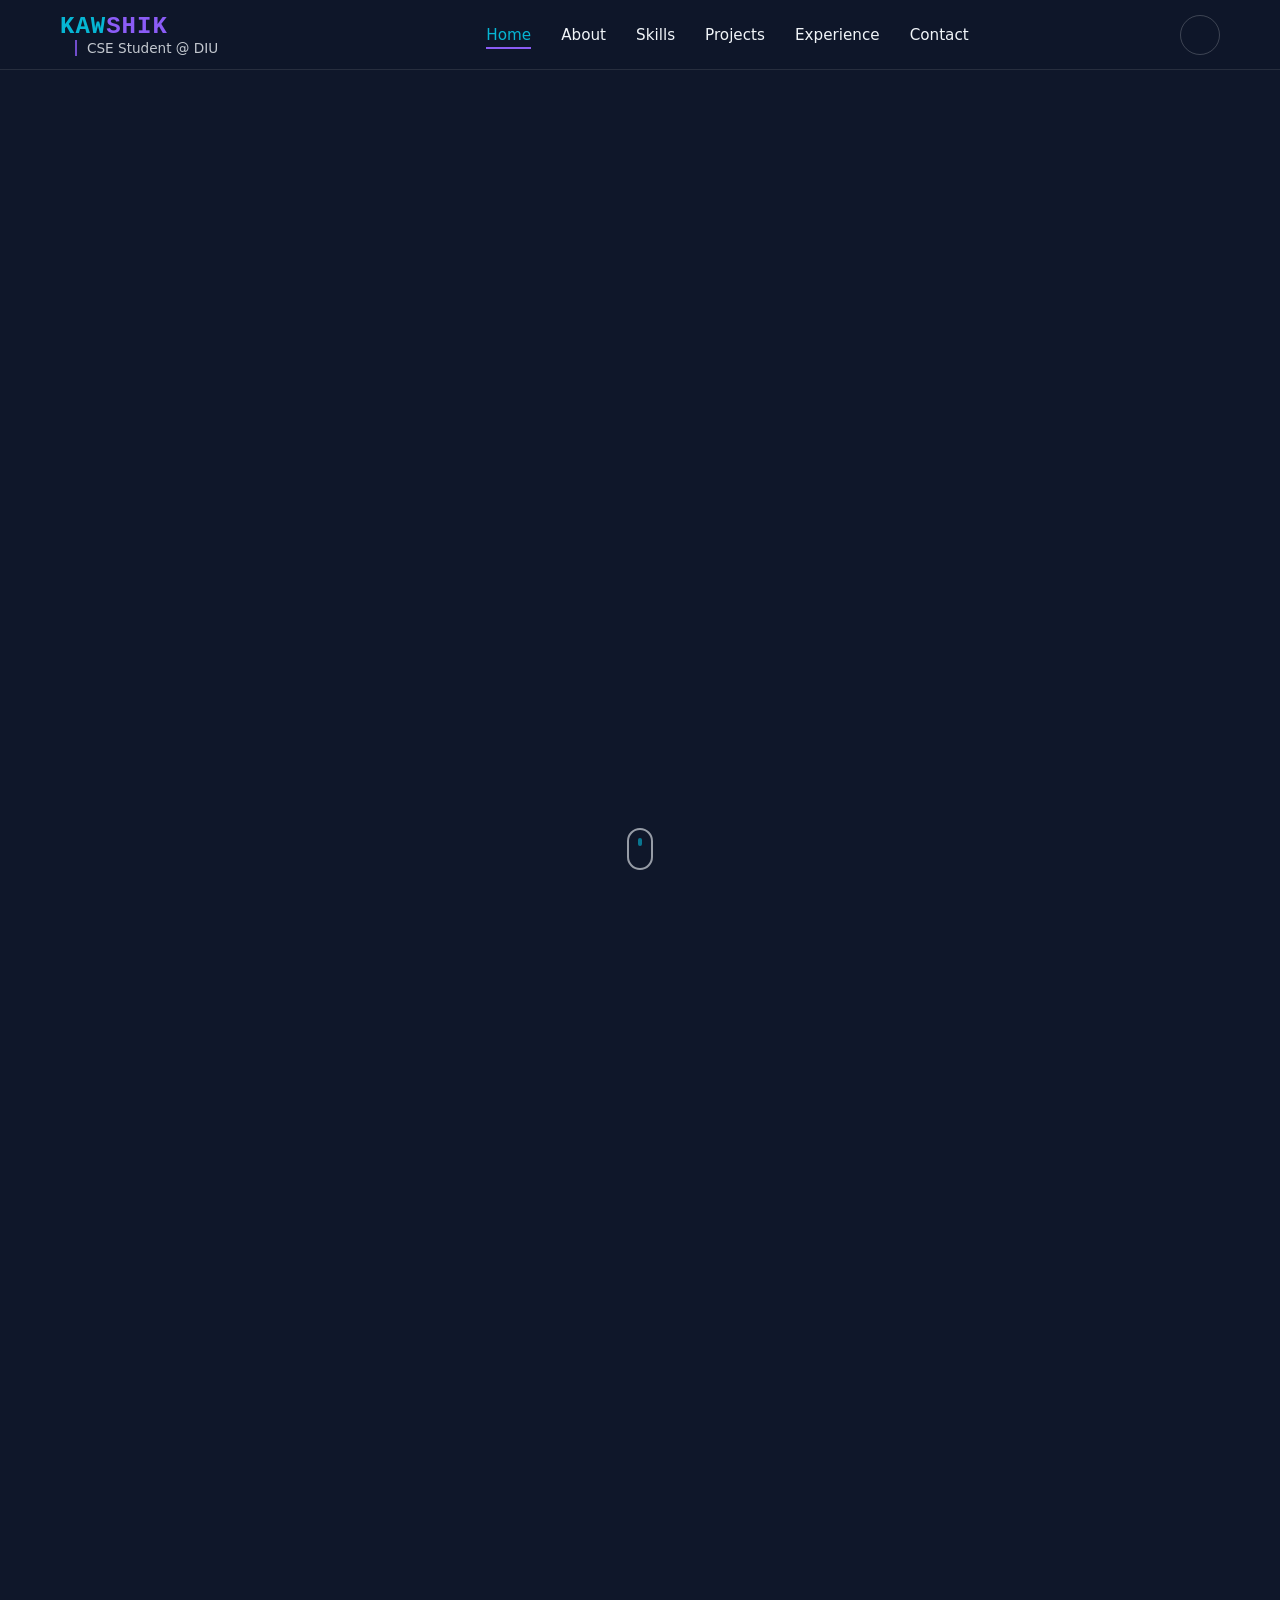
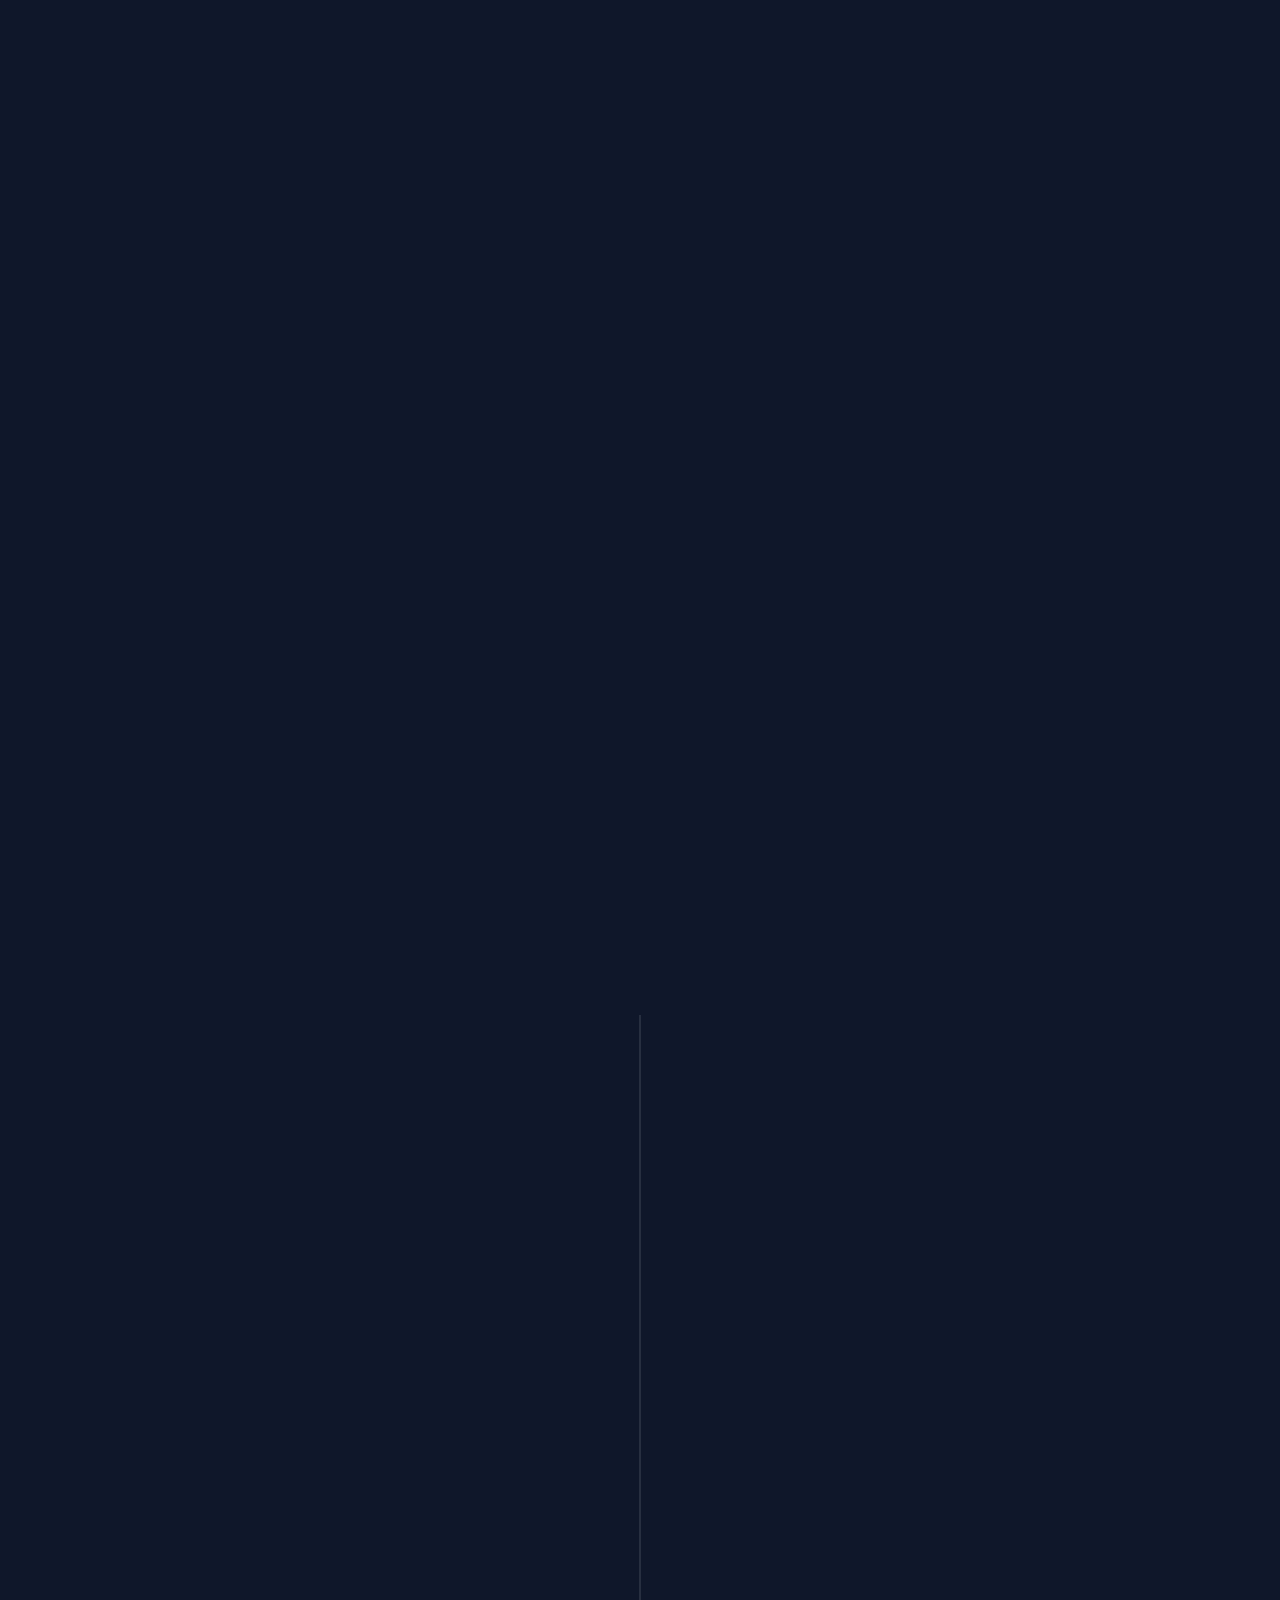
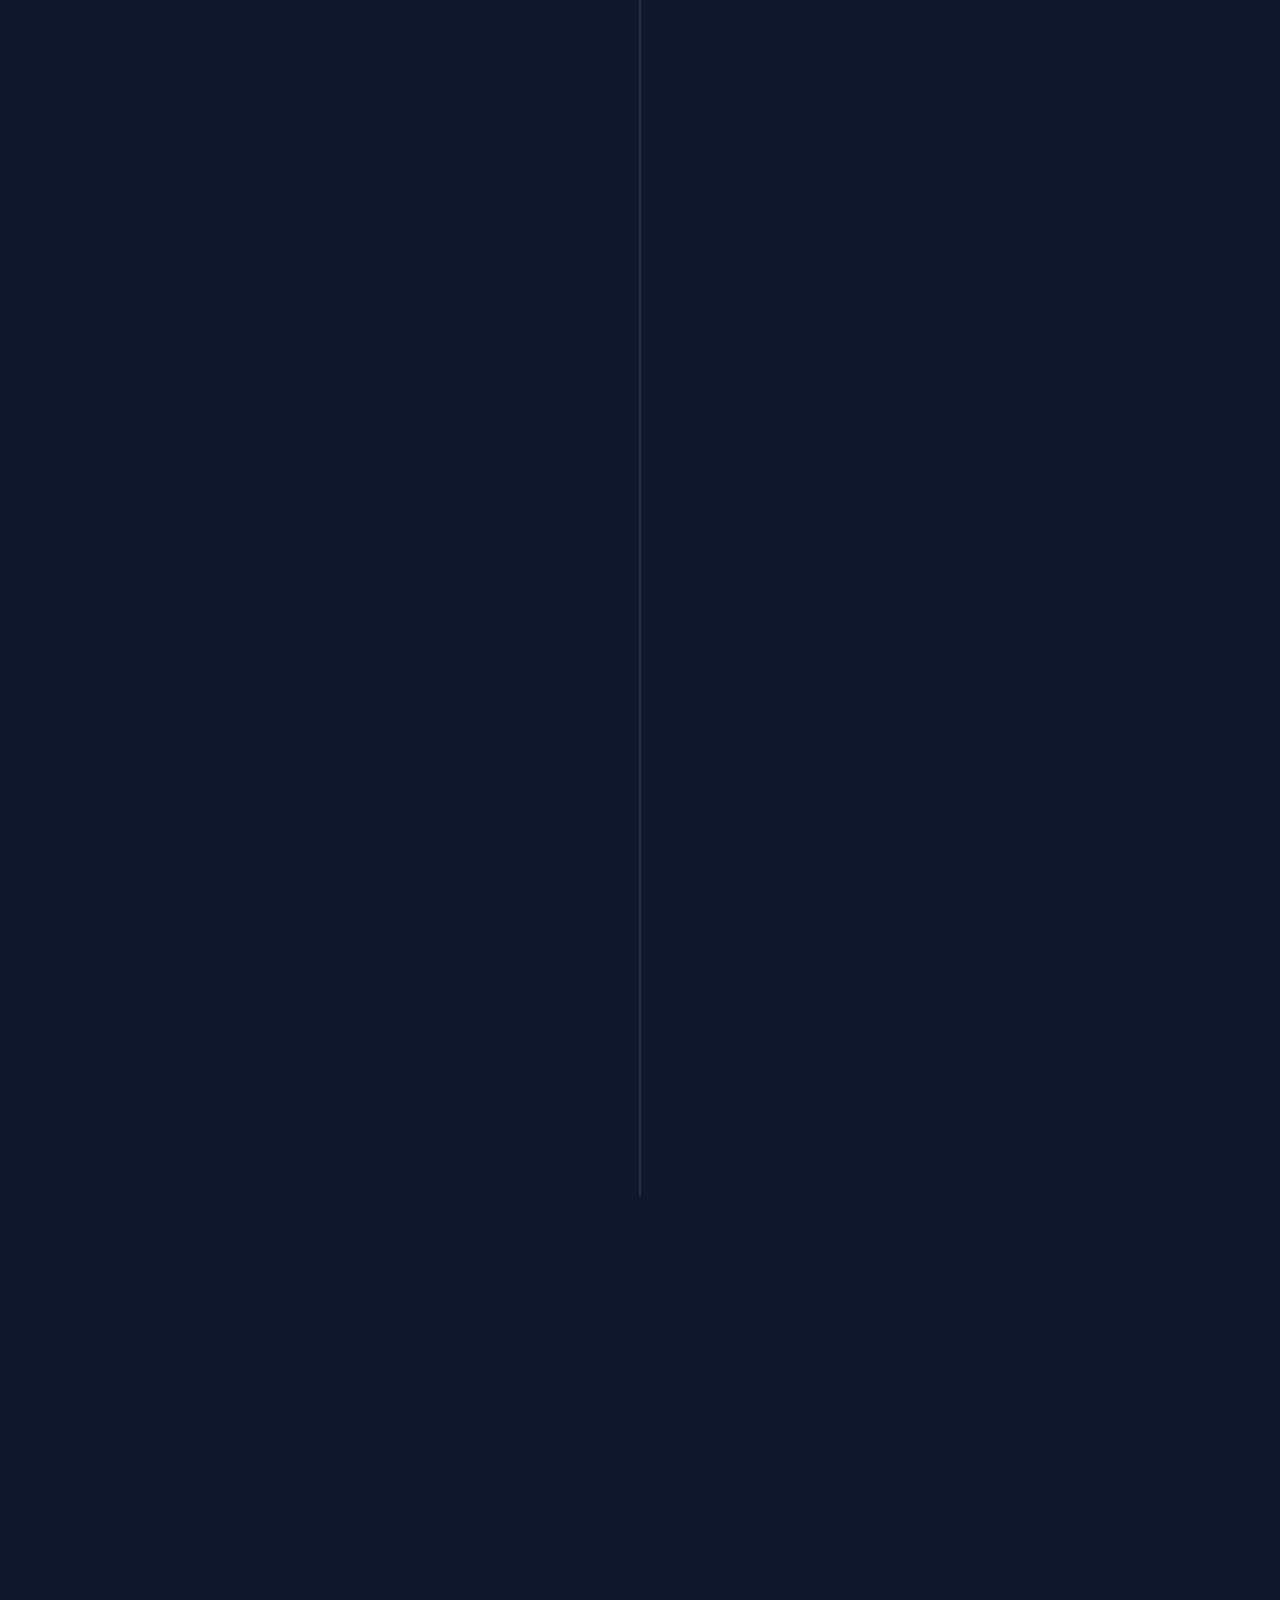
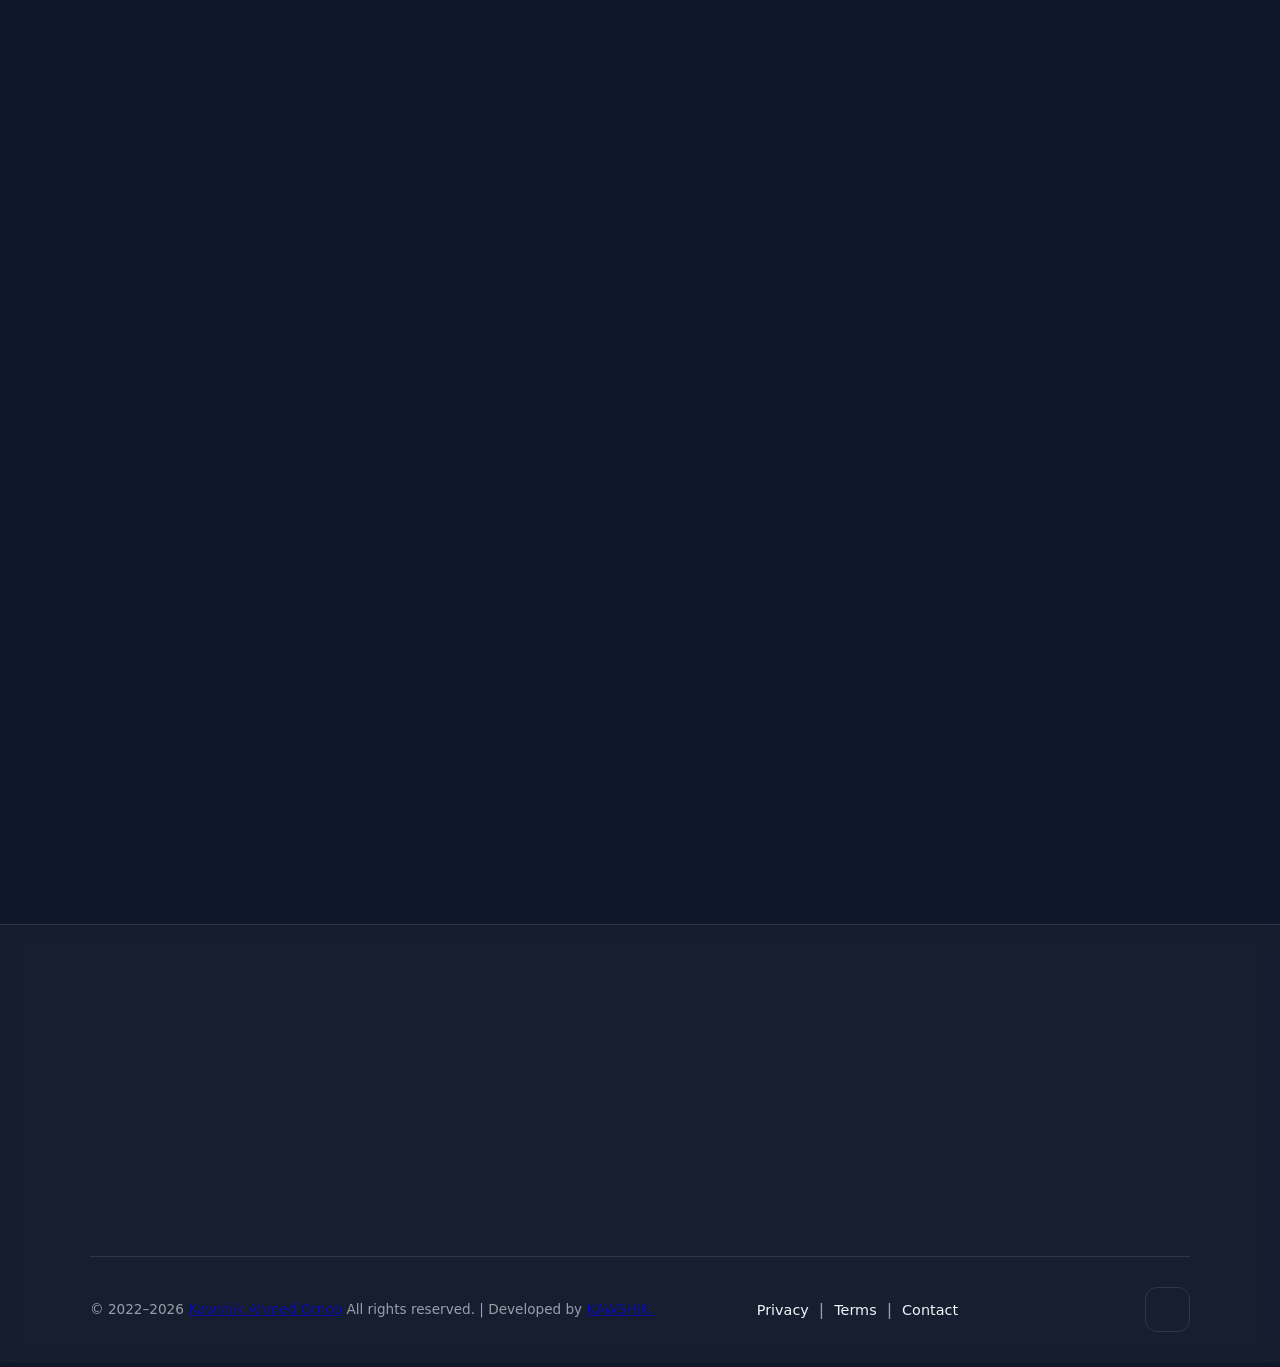
==== index.html @ 30c1233c "first commit" ====
<!doctype html>
<html lang="en">
  <head>
    <meta charset="UTF-8" />
    <meta name="viewport" content="width=device-width, initial-scale=1.0" />
    <meta http-equiv="X-UA-Compatible" content="IE=edge" />
    <script async src="https://pagead2.googlesyndication.com/pagead/js/adsbygoogle.js?client=ca-pub-1612991333459803" crossorigin="anonymous"></script>

    <title>Kawshik Ahmed Ornob | Cybersecurity Expert & Engineer</title>
    <meta name="facebook-domain-verification" content="edrdcm2gd671yo2nsvi13jqq6q4d94" />
    <meta property="fb:app_id" content="1593492865319543" />
    <meta
      name="title"
      content="Kawshik Ahmed Ornob | Cybersecurity Expert & Engineer"
    />
    <meta
      name="description"
      content="B.Sc. in CSE student at DIU. Cybersecurity Expert, AI & NLP Researcher, and Full-Stack Developer specializing in Ethical Hacking and IoT Innovator."
    />
    <meta
      name="keywords"
      content="Kawshik Ahmed Ornob, Cybersecurity Expert Bangladesh, AI Researcher, NLP Engineer, Full Stack Developer, Ethical Hacker, DIU CSE, IoT Innovator"
    />
    <meta name="author" content="Kawshik Ahmed Ornob" />

    <meta property="og:type" content="website" />
    <meta property="og:url" content="https://kawshik.dev/" />
    <meta
      property="og:title"
      content="Kawshik Ahmed Ornob | Cybersecurity Expert & Engineer"
    />
    <meta
      property="og:description"
      content="Explore the portfolio of Kawshik Ahmed Ornob, specializing in Cybersecurity, AI Research, and Full-Stack Development."
    />
    <meta
      property="og:image"
      content="https://blogger.googleusercontent.com/img/a/AVvXsEi2uHnZD6HxqCdmGE4PlSo3sy1yyibS7EklK5KktUjkHSSXltemhfPOr8wYZPIJmMYInyMZ5rbdPOdp-tBYQdXxl251Ap524FPEB-DO_vd_EUflEdjKrK9nGc1Jz8DPx6ZL0OwJEp01EidRsPjRH0PtaMYI4_WVTSHIyKTFGYgKwx0Khl26I-j3N-IaIgE=s1600"
    />
    <meta property="twitter:card" content="summary_large_image" />
    <meta property="twitter:url" content="https://kawshik.dev/" />
    <meta
      property="twitter:title"
      content="Kawshik Ahmed Ornob | Cybersecurity Expert & Engineer"
    />
    <meta
      property="twitter:description"
      content="B.Sc. in CSE student at DIU. Specialized in Cybersecurity, AI/NLP Research, and IoT."
    />
    <meta
      property="twitter:image"
      content="https://blogger.googleusercontent.com/img/a/AVvXsEi2uHnZD6HxqCdmGE4PlSo3sy1yyibS7EklK5KktUjkHSSXltemhfPOr8wYZPIJmMYInyMZ5rbdPOdp-tBYQdXxl251Ap524FPEB-DO_vd_EUflEdjKrK9nGc1Jz8DPx6ZL0OwJEp01EidRsPjRH0PtaMYI4_WVTSHIyKTFGYgKwx0Khl26I-j3N-IaIgE=s1600"
    />
    <meta name="theme-color" content="#0f172a" />
    <link
      href="https://cdn.jsdelivr.net/npm/remixicon@3.5.0/fonts/remixicon.css"
      rel="stylesheet"
    />
    <link rel="icon" type="image/png" href="favicon.webp" />

    <link rel="stylesheet" href="css/styles.css" />

    <script type="application/ld+json">
{
  "@context": "https://schema.org",
  "@type": "Person",
  "name": "Kawshik Ahmed Ornob",
  "url": "https://kawshik.dev",
  "jobTitle": "Cybersecurity Enthusiast & Engineer",
  "sameAs": [
    "https://blog.kawshik.dev",
    "https://github.com/kawshik-ornob8",
    "https://linkedin.com/in/kawshik-ornob8",
    "https://www.facebook.com/kawshik.ornob8",
    "https://www.instagram.com/kawshik.ornob8"
  ],
  "mainEntityOfPage": {
    "@type": "WebSite",
    "@id": "https://kawshik.dev",
    "name": "Kawshik Ahmed Ornob",
    "potentialAction": {
      "@type": "SearchAction",
      "target": "https://kawshik.dev/search?q={search_term_string}",
      "query-input": "required name=search_term_string"
    }
  }
}
</script>
  </head>
  <body class="dark-mode">
    <header id="main-header">
      <div class="header-container">
        <div class="brand-container">
          <a href="#hero" class="logo">
            <span class="logo-primary">KAW</span
            ><span class="logo-secondary">SHIK</span>
          </a>
          <div class="tagline-container">
            <span class="dynamic-text">Cyber Security Expert</span>
          </div>
        </div>

        <nav class="desktop-nav" aria-label="Main Navigation">
          <ul>
            <li><a href="#hero" class="nav-link active">Home</a></li>
            <li><a href="#about" class="nav-link">About</a></li>
            <li><a href="#skills" class="nav-link">Skills</a></li>
            <li><a href="#projects" class="nav-link">Projects</a></li>
            <li><a href="#experience" class="nav-link">Experience</a></li>
            <li><a href="/contact.html" class="nav-link">Contact</a></li>
          </ul>
        </nav>

        <button id="theme-toggle" aria-label="Toggle Dark/Light Mode">
          <i class="ri-moon-line" id="theme-icon"></i>
        </button>
      </div>
    </header>

    <nav class="mobile-bottom-nav">
      <a href="#hero" class="mobile-link active">
        <i class="ri-home-5-line"></i>
        <span>Home</span>
      </a>
      <a href="#about" class="mobile-link">
        <i class="ri-user-3-line"></i>
        <span>About</span>
      </a>
      <a href="#skills" class="mobile-link">
        <i class="ri-code-s-slash-line"></i>
        <span>Skills</span>
      </a>
      <a href="#projects" class="mobile-link">
        <i class="ri-macbook-line"></i>
        <span>Projects</span>
      </a>
      <a href="#contact" class="mobile-link">
        <i class="ri-mail-send-line"></i>
        <span>Contact</span>
      </a>
    </nav>

    <main>
      <section id="hero" class="hero-section">
        <div class="hero-bg-overlay"></div>

        <div class="container hero-container">
          <div class="hero-content fade-up">
            <h1 class="hero-title">
              Hi, I’m <span class="kaw">KAW</span><span class="shik">SHIK</span>
            </h1>
            <h2 class="hero-subtitle">
              Cybersecurity Expert &
              <span class="highlight">Passionate Engineer</span>
            </h2>
            <p class="hero-tagline">
              B.Sc. in Computer Science & Engineering | CSE Student <br />
              <span class="typing-text"
                >AI & NLP Researcher | Full-Stack Developer | IoT
                Enthusiast</span
              >
            </p>

            <div class="hero-cta">
              <a href="https://cv.kawshik.dev" class="btn btn-primary" aria-label="View Kawshik Ahmed Ornob CV" target="_blank" rel="noopener"> View CV <i class="ri-file-text-line">
              </i>
            </a>
              <a href="/contact.html" class="btn btn-secondary" aria-label="Contact Kawshik Ahmed Ornob" target="_blank" rel="noopener"> Contact <i class="ri-mail-send-line">
              </i>
              </a>
            </div>
          </div>

          <div class="hero-visual fade-up">
            <div class="photo-wrapper">
              <img
                src="https://blogger.googleusercontent.com/img/a/AVvXsEgMraiSHvCUw3vtRxhl-0fwj0ILrytTQ-DJdAipm_QFNdTlz3X4ntI4f-D4IaxOdz0D1kSdoyTaA9xPniEm3XolEt0A1zF-zRGQhpwW6XzlNwjtoJwKdlJmMZSlY49JsOx9edoTFN3BAD4XhDozbsmohh0RNLtvWhDqpQMguwAHc06l6aTwe7LobmsMLn4=s1280"
                alt="Photo of Kawshik Ahmed Ornob – Cybersecurity & AI Researcher"
                class="hero-photo"
              />
              <div class="photo-glow"></div>
              <div class="floating-badge badge-1">
                <i class="ri-shield-check-line"></i>
              </div>
              <div class="floating-badge badge-2">
                <i class="ri-code-s-slash-line"></i>
              </div>
              <div class="floating-badge badge-3">
                <i class="ri-robot-line"></i>
              </div>
            </div>
          </div>
        </div>

        <a href="#about" class="scroll-hint" aria-label="Scroll down">
          <div class="mouse">
            <div class="wheel"></div>
          </div>
        </a>
      </section>
      <section id="about" class="section-padding">
        <div class="container">
          <div class="section-header fade-up">
            <h2 class="section-title">About Me</h2>
            <p class="section-subtitle">
              Cyber Security Expert & Passionate Engineer
            </p>
          </div>

          <div class="about-content-wrapper">
            <div class="about-left fade-up">
              <div class="about-card intro-card">
                <h3>
                  Hello, I am <span class="highlight">Kawshik Ahmed Ornob</span>
                </h3>
                <p class="intro-text">
                  Currently studying
                  <strong>B.Sc. in Computer Science and Engineering</strong> at
                  <a
                    href="https://daffodilvarsity.edu.bd/"
                    target="_blank"
                    class="text-link"
                    >Daffodil International University (DIU)</a
                  >.
                </p>
                <p>
                  Passionate about <strong>Cybersecurity, AI, NLP</strong>, and
                  full-stack engineering. I enjoy exploring innovative ideas,
                  debugging complex problems, and gaming. With a naturally
                  curious mind and positive mindset, I am highly motivated to
                  improve both my technical and soft skills every day.
                </p>
                <p class="blog-mention">
                  <i class="ri-quill-pen-line"></i> I actively write on
                  <a href="https://kawshik.dev/blog/" class="text-link"
                    >Blog</a
                  >
                  sharing knowledge.
                </p>
              </div>

              <div class="about-card info-grid">
                <div class="info-item">
                  <span class="label">Name:</span>
                  <span class="value">Kawshik Ahmed Ornob</span>
                </div>
                <div class="info-item">
                  <span class="label">Born:</span>
                  <span class="value">20 October ****</span>
                </div>
                <div class="info-item">
                  <span class="label">Degree:</span>
                  <span class="value">CSE (B.Sc.)</span>
                </div>
                <div class="info-item">
                  <span class="label">Email:</span>
                  <div class="email-wrapper" onclick="copyEmail(this)">
                    <span class="value" id="email-text"
                      >yourornob@gmail.com</span
                    >
                    <i
                      class="ri-file-copy-line copy-icon"
                      title="Copy to Clipboard"
                    ></i>
                    <span class="copy-tooltip">Copied!</span>
                  </div>
                </div>
              </div>

              <div class="highlights-container fade-up delay-100">
                <span class="badge">Cybersecurity</span>
                <span class="badge">Ethical Hacking</span>
                <span class="badge">Web Security</span>
                <span class="badge">AI & NLP Research</span>
                <span class="badge">IoT & Smart Systems</span>
              </div>
            </div>

            <div class="about-right fade-up delay-200">
              <h3 class="timeline-heading">
                <i class="ri-graduation-cap-line"></i> Education Timeline
              </h3>

              <div class="timeline-about">
                <div class="timeline-item1">
                  <div class="dot1"></div>
                  <div class="timeline-content">
                    <span class="date">2021 – 2025</span>
                    <h4>B.Sc. in Computer Science & Engineering</h4>
                    <p class="institution">Daffodil International University</p>
                    <p class="desc">
                      Focus on Network Security, AI, and Software Engineering.
                    </p>
                  </div>
                </div>

                <div class="timeline-item1">
                  <div class="dot1"></div>
                  <div class="timeline-content">
                    <span class="date">2018 – 2020</span>
                    <h4>Higher Secondary Certificate (HSC)</h4>
                    <p class="institution">Rajbari Govt. College, Rajbari</p>
                    <p class="desc">
                      Science Group. Completed with distinction.
                    </p>
                  </div>
                </div>

                <div class="timeline-item1">
                  <div class="dot1"></div>
                  <div class="timeline-content">
                    <span class="date">2012 – 2018</span>
                    <h4>Secondary School Certificate (SSC)</h4>
                    <p class="institution">Talma Nazimuddin High School</p>
                    <p class="desc">
                      Science Group. Foundation in mathematics and physics.
                    </p>
                  </div>
                </div>
              </div>
            </div>
          </div>
        </div>
      </section>
      <section id="skills" class="section-padding">
        <div class="container">
          <div class="section-header fade-up">
            <h2 class="section-title">Skills & Expertise</h2>
            <p class="section-subtitle">
              Cybersecurity • Full-Stack Development • AI & NLP • IoT
            </p>
          </div>

          <div class="skills-grid">
            <article class="skill-card fade-up">
              <div class="card-icon-header">
                <i class="ri-shield-check-fill icon-cyber"></i>
                <h3>Cybersecurity & Ethical Hacking</h3>
              </div>
              <div class="skill-tags">
                <span>Penetration Testing</span>
                <span>Vulnerability Assessment</span>
                <span>Web App Security</span>
                <span>Network Security</span>
                <span>SOC Monitoring</span>
                <span>Secure Coding</span>
                <span>Incident Response</span>
                <span>AI Threat Detection</span>
              </div>
            </article>

            <article class="skill-card fade-up delay-100">
              <div class="card-icon-header">
                <i class="ri-brain-line icon-ai"></i>
                <h3>AI & NLP Research</h3>
              </div>
              <div class="skill-tags">
                <span>Natural Language Processing</span>
                <span>Bangla NLP</span>
                <span>Seq2Seq Models</span>
                <span>Transformer (T5)</span>
                <span>Sentiment Analysis</span>
                <span>Hate Speech Detection</span>
                <span>TensorFlow</span>
                <span>PyTorch</span>
                <span>Scikit-Learn</span>
              </div>
            </article>

            <article class="skill-card fade-up delay-200">
              <div class="card-icon-header">
                <i class="ri-code-s-slash-line icon-code"></i>
                <h3>Full-Stack Web Development</h3>
              </div>
              <div class="skill-list-group">
                <div class="skill-subgroup">
                  <strong>Frontend:</strong>
                  <span>HTML5, CSS3, JS, Bootstrap</span>
                </div>
                <div class="skill-subgroup">
                  <strong>Backend:</strong>
                  <span>PHP (Laravel), Python (Django, Flask)</span>
                </div>
                <div class="skill-subgroup">
                  <strong>Database:</strong>
                  <span>MySQL, SQLite</span>
                </div>
                <div class="skill-subgroup">
                  <strong>Core:</strong>
                  <span>REST API, Real-Time Systems, Auth</span>
                </div>
              </div>
            </article>

            <article class="skill-card fade-up">
              <div class="card-icon-header">
                <i class="ri-sensor-line icon-iot"></i>
                <h3>IoT & Smart Systems</h3>
              </div>
              <div class="skill-tags">
                <span>Smart Agriculture</span>
                <span>Arduino</span>
                <span>Raspberry Pi</span>
                <span>MQTT Protocol</span>
                <span>Sensor Data Processing</span>
                <span>IoT Security</span>
                <span>Automation</span>
              </div>
            </article>

            <article class="skill-card fade-up delay-100">
              <div class="card-icon-header">
                <i class="ri-tools-line icon-tools"></i>
                <h3>Tools & Technologies</h3>
              </div>
              <div class="skill-tags">
                <span>Git & GitHub</span>
                <span>Linux (Kali/Ubuntu)</span>
                <span>Command Line</span>
                <span>Docker</span>
                <span>Postman (API Testing)</span>
                <span>VS Code</span>
                <span>CI/CD Concepts</span>
              </div>
            </article>
          </div>
        </div>
      </section>
      <section id="projects" class="section-padding">
        <div class="container">
          <div class="section-header fade-up">
            <h2 class="section-title">Projects & Research</h2>
            <p class="section-subtitle">
              Real-World Applications • Research-Driven • Secure & Scalable
            </p>
          </div>

          <div class="filter-container fade-up delay-100">
            <button class="filter-btn active" data-filter="all">All</button>
            <button class="filter-btn" data-filter="web">Web App</button>
            <button class="filter-btn" data-filter="ai">AI & NLP</button>
            <button class="filter-btn" data-filter="iot">IoT Systems</button>
          </div>

          <div class="projects-grid" id="projects-grid">
            <article class="project-card fade-up delay-100" data-category="web">
              <div class="project-tag">Web Application</div>
              <div class="project-content">
                <h3>K-Link URL Shortener</h3>
                <p>A professional link management tool featuring real-time analytics, QR code generation, and secure Google Authentication.</p>
                <div class="tech-stack">
                  <span>JavaScript</span> <span>Firebase</span> <span>Firestore</span>
                  <span>Analytics</span>
                </div>
                <div class="project-links">
                  <a href="https://klink.kawshik.dev/" target="_blank" class="p-btn primary">Live Demo <i class="ri-arrow-right-up-line"></i
      ></a>
                </div>
              </div>
            </article>
            
            <article class="project-card fade-up" data-category="web">
  <div class="project-tag">Web Application</div>
  <div class="project-content">
    <h3>K-Img – Image Converter</h3>
    <p>
      Fast and secure online image converter supporting WEBP, JPG, PNG, and HEIC.
      Unlimited conversions with compression and resize features.
    </p>
    <div class="tech-stack">
      <span>HTML</span> <span>CSS</span> <span>JavaScript</span>
      <span>Web Workers</span>
    </div>
    <div class="project-links">
      <a href="https://kawshik.dev/k-img/" class="p-btn primary"
        >Live Demo <i class="ri-arrow-right-up-line"></i
      ></a>
    </div>
  </div>
</article>

<article class="project-card fade-up" data-category="web">

  <div class="project-tag">Educational Game</div>

  <div class="project-content">

    <h3>SpellStrike — IELTS Master</h3>

    <p>

      A gamified learning platform for mastering IELTS spelling. 

      Features real-time global rankings, interactive audio challenges, and a sleek glassmorphism UI.

    </p>

    <div class="tech-stack">

      <span>JavaScript</span> <span>Firebase</span> <span>Web Audio API</span>

      <span>PWA</span>

    </div>

    <div class="project-links">

      <a href="http://spellstrike.kawshik.dev/" class="p-btn primary" target="_blank">

        Play Now <i class="ri-arrow-right-up-line"></i>

      </a>

    </div>

  </div>

</article>

            <article class="project-card fade-up" data-category="web">
              <div class="project-tag">Web Application</div>
              <div class="project-content">
                <h3>HelloDr – Virtual Healthcare</h3>
                <p>
                  Secure platform connecting patients with certified doctors.
                  Features real-time video calls and encrypted messaging.
                </p>
                <div class="tech-stack">
                  <span>PHP</span> <span>MySQL</span> <span>JavaScript</span>
                  <span>PHPMailer</span>
                </div>
                <div class="project-links">
                  <a
                    href="https://kawshik.dev/HelloDr/"
                    target="_blank"
                    class="p-btn"
                    ><i class="ri-github-line"></i> Code</a
                  >
                  <a href="https://kawshik.dev/HelloDr/" class="p-btn primary"
                    >Details <i class="ri-arrow-right-up-line"></i
                  ></a>
                </div>
              </div>
            </article>


            <article class="project-card fade-up delay-100" data-category="web">
              <div class="project-tag">E-Commerce & Full Stack</div>
              <div class="project-content">
                <h3>Euzaar – Multi-Vendor Marketplace</h3>
                <p>
                  A robust e-commerce platform facilitating seamless
                  buyer-seller interactions with integrated payment gateways and
                  real-time inventory management.
                </p>
                <div class="tech-stack">
                  <span>PHP</span> <span>JavaScript</span> <span>Database</span>
                  <span>API</span><span>GIT</span><span>Firebase</span>
                </div>
                <div class="project-links">
                  <a
                    href="https://kawshik.dev/EUZAAR/"
                    target="_blank"
                    class="p-btn"
                    ><i class="ri-github-line"></i> GitHub</a
                  >
                  <a
                    href="https://euzaar.com/"
                    target="_blank"
                    class="p-btn primary"
                    >Live Demo <i class="ri-external-link-line"></i
                  ></a>
                </div>
              </div>
            </article>
            <article class="project-card fade-up delay-200" data-category="ai">
              <div class="project-tag">NLP & Machine Learning</div>
              <div class="project-content">
                <h3>Bangla Text Summarizer</h3>
                <p>
                  An intelligent natural language processing tool designed to
                  generate concise summaries of Bengali text using extractive
                  summarization techniques.
                </p>
                <div class="tech-stack">
                  <span>Python</span> <span>NLP</span> <span>NLTK</span>
                  <span>Machine Learning</span>
                </div>
                <div class="project-links">
                  <a
                    href="https://github.com/kawshik-ornob8/bangla_summarizer"
                    class="p-btn"
                    target="_blank"
                  >
                    Code <i class="ri-github-line"></i>
                  </a>
                  <a
                    href="https://kawshik.dev/bangla_summarizer/"
                    class="p-btn primary"
                    >Demo</a
                  >
                </div>
              </div>
            </article>

            <article class="project-card fade-up delay-200" data-category="iot">
              <div class="project-tag">IoT Systems</div>
              <div class="project-content">
                <h3>EcoSense IoT Monitor</h3>
                <p>
                  Real-time ESP32 system monitoring soil, water, gas, and motion
                  with automated buzzer alerts.
                </p>
                <div class="tech-stack">
                  <span>ESP32</span> <span>ThingSpeak</span>
                  <span>Sensors</span> <span>C++</span>
                </div>
                <div class="project-links">
                  <a href="https://kawshik.dev/IoT-Environmental-Monitoring-System/" class="p-btn primary"
                    >Circuit <i class="ri-ruler-2-line"></i
                  ></a>
                </div>
              </div>
            </article>

            <article class="project-card fade-up" data-category="web">
              <div class="project-tag">Web Application</div>
              <div class="project-content">
                <h3>Modern E-Commerce Site</h3>
                <p>
                  Full-featured shopping platform with secure authentication and
                  dynamic product management.
                </p>
                <div class="tech-stack">
                  <span>Django</span> <span>SQLite</span> <span>Bootstrap</span>
                </div>
                <div class="project-links">
                  <a
                    href="https://github.com/kawshik-ornob8"
                    target="_blank"
                    class="p-btn"
                    ><i class="ri-github-line"></i> Code</a
                  >
                </div>
              </div>
            </article>

            <article class="project-card fade-up delay-200" data-category="ai">
              <div class="project-tag">AI & Web Solutions</div>
              <div class="project-content">
                <h3>NewsGenAI: Bangla Summarizer</h3>
                <p>
                  A privacy-conscious Flask application that generates news
                  titles and summaries using mT5 and BanglaT5 models with a
                  modern, animated web interface.
                </p>
                <div class="tech-stack">
                  <span>Python</span> <span>Flask</span>
                  <span>Hugging Face</span> <span>Transformers</span>
                  <span>JS</span>
                </div>
                <div class="project-links">
                  <a
                    href="https://github.com/kawshik-ornob8/BanglaNews-Tittle-and-Summarizer"
                    class="p-btn"
                    target="_blank"
                  >
                    Code <i class="ri-github-line"></i>
                  </a>
                  <a
                    href="https://kawshik.dev/BanglaNews-Tittle-and-Summarizer/"
                    class="p-btn primary"
                    >Details <i class="ri-arrow-right-up-line"></i></a
                  >
                </div>
              </div>
            </article>

            <article class="project-card fade-up" data-category="web">
  <div class="project-tag">Web Application</div>
  <div class="project-content">
    <h3>MakeCV – Online Resume Builder</h3>
    <p>
      Create professional, ATS-friendly resumes online with modern templates.
      Easy editing, instant preview, and quick export for job applications.
    </p>
    <div class="tech-stack">
      <span>HTML</span> <span>CSS</span> <span>JavaScript</span>
      <span>Web App</span>
    </div>
    <div class="project-links">
      <a href="https://kawshik.dev/makecv/" class="p-btn primary">
        Live Demo <i class="ri-arrow-right-up-line"></i>
      </a>
    </div>
  </div>
</article>


            <article class="project-card fade-up delay-100" data-category="iot">
              <div class="project-tag">IoT Systems</div>
              <div class="project-content">
                <h3>IoT Smart Home System</h3>
                <p>
                  Safety-focused automation featuring fire detection, password
                  locks, and WiFi appliance control.
                </p>
                <div class="tech-stack">
                  <span>Arduino</span> <span>ESP8266</span> <span>Servo</span>
                  <span>Security</span>
                </div>
                <div class="project-links">
                  <a
                    href="https://kawshik.dev/Iot-Smart_home-Prroject/"
                    class="p-btn primary"
                    >Explore Projects<i class="ri-arrow-right-up-line"></i></a
                  >
                </div>
              </div>
            </article>
          </div>

          <div class="github-footer fade-up">
            <p>
              More projects and research work available on my
              <a href="https://github.com/kawshik-ornob8" target="_blank"
                >GitHub Profile</a
              >.
            </p>
          </div>
        </div>
      </section>

      <section id="publications" class="section-padding">
        <div class="container">
          <div class="section-header fade-up">
            <h2 class="section-title">Publications & Research</h2>
            <p class="section-subtitle">
              Peer-Reviewed Research • AI • NLP • Medical Imaging
            </p>
          </div>

          <div class="publications-list">
            <article class="pub-card fade-up">
              <div class="pub-number">[1]</div>
              <div class="pub-content">
                <div class="pub-badges">
                  <span class="pub-status published">Published</span>
                  <span class="pub-tag">NLP</span>
                </div>
                <h3 class="pub-title">
                  Low-Resource Language Summarization: A Study of Bangla Using
                  T5 Architecture
                </h3>
                <p class="pub-authors">
                  P. K. Mondal, Md. Masud Rana, Bibakananda Roy Shuvo,
                  <strong>Kawshik Ahmed Ornob</strong>, Abdus Sattar, Md.
                  Sadekur Rahman
                </p>
                <p class="pub-venue">DOI: 10.1109/ECCE64574.2025.11013501</p>
                <p class="pub-venue">
                  <i class="ri-hotel-line"></i> 4th International Conference on
                  Electrical, Computer and Communication Engineering
                </p>
                <p class="pub-location">
                  <i class="ri-map-pin-line"></i> Chattogram, Bangladesh
                </p>
              </div>
            </article>

            <article class="pub-card fade-up delay-100">
              <div class="pub-number">[2]</div>
              <div class="pub-content">
                <div class="pub-badges">
                  <span class="pub-status published">Published</span>
                  <span class="pub-tag">Computer Vision</span>
                </div>
                <h3 class="pub-title">
                  DVMNet: Detection of Sugarcane Leaf Disease Using Ensemble of
                  CNN Classifiers
                </h3>
                <p class="pub-authors">
                  G. Rabbany, Md. Siam, <strong>K. A. Ornob</strong>, F. Haque,
                  Md. H. Rahman, M. H. Siam
                </p>
                <p class="pub-venue">DOI: 10.1201/9781003587392-51</p>
                <p class="pub-venue">
                  <i class="ri-book-read-line"></i> Proc. of the 1st Intl.
                  Conference on Data Science & Exploration in AI (CODE-AI 2024)
                </p>
                <p class="pub-location">
                  <i class="ri-calendar-line"></i> July 2024 | Volume 1 |
                  Bangalore, India
                </p>
              </div>
            </article>

            <article class="pub-card fade-up delay-200">
              <div class="pub-number">[3]</div>
              <div class="pub-content">
                <div class="pub-badges">
                  <span class="pub-status accepted">Accepted</span>
                  <span class="pub-tag">Medical Imaging</span>
                </div>
                <h3 class="pub-title">
                  Advancing Clinical Diagnostics: Comparative Analysis of
                  YOLOv10 and YOLOv11 for Brain Tumor Detection in MRI
                </h3>
                <p class="pub-authors">
                  <strong>Kawshik Ahmed Ornob</strong>, P. K. Mondal, Md.
                  Sadekur Rahman
                </p>
                <p class="pub-venue">
                  <i class="ri-graduation-cap-line"></i> 16th Intl. IEEE
                  Conference on Computing Communication and Networking
                  Technologies
                </p>
              </div>
            </article>

            <article class="pub-card fade-up delay-300">
              <div class="pub-number">[4]</div>
              <div class="pub-content">
                <div class="pub-badges">
                  <span class="pub-status accepted">Accepted</span>
                  <span class="pub-tag">NLP / LLMs</span>
                </div>
                <h3 class="pub-title">
                  Bangla SMS Spam Classification Using LLMs: Evaluating
                  BanglaBERT and XLM-RoBERTa
                </h3>
                <p class="pub-authors">
                  P. K. Mondal, Anik Pramanik,
                  <strong>Kawshik Ahmed Ornob</strong>, Md. Sadekur Rahman
                </p>
                <p class="pub-venue">
                  <i class="ri-award-line"></i> 16th Intl. IEEE Conference on
                  Computing Communication and Networking Technologies
                </p>
              </div>
            </article>

            <article class="pub-card fade-up delay-300">
              <div class="pub-number">[5]</div>
              <div class="pub-content">
                <div class="pub-badges">
                  <span class="pub-status accepted">Accepted</span>
                  <span class="pub-tag">NLP / LLMs</span>
                </div>
                <h3 class="pub-title">
                  Breaking Language Barriers with Large Language Models: A
                  Bengali Case Study in Abstractive Summarization
                </h3>
                <p class="pub-authors">
                  <strong>Kawshik Ahmed Ornob</strong>, Bibakananda Roy Shuvo,
                  P. K. Mondal, Md. Anisur Rahman, Md. Sadekur Rahman, Dr Abdus
                  Sattar
                </p>
                <p class="pub-venue">
                  <i class="ri-award-line"></i> 16th Intl. IEEE Conference on
                  Computing Communication and Networking Technologies
                </p>
              </div>
            </article>
          </div>

          <div class="scholar-footer fade-up">
            <p>
              A comprehensive list of my academic publications and citation
              metrics is available on my profile.
            </p>
            <a
              href="https://scholar.google.com/citations?user=qiquvv0AAAAJ&hl=en&oi=ao"
              target="_blank"
              class="scholar-btn"
            >
              <i class="ri-google-fill"></i> Google Scholar
            </a>
          </div>
        </div>
      </section>

      <section id="experience" class="section-padding">
        <div class="container">
          <div class="section-header fade-up">
            <h2 class="section-title">Experience</h2>
            <p class="section-subtitle">
              Research • Projects • Leadership • Technical Growth
            </p>
          </div>

          <div class="timeline-container">
            <div class="timeline-item2 left fade-up">
              <div class="timeline-dot icon-research">
                <i class="ri-microscope-line"></i>
              </div>
              <article class="exp-card">
                <span class="exp-date">2023 – 2025</span>
                <div class="exp-header">
                  <span class="exp-tag tag-ai">Research</span>
                  <h3>AI & NLP Researcher</h3>
                  <p class="exp-org">Daffodil International University (DIU)</p>
                </div>
                <ul class="exp-details">
                  <li>
                    Conducted research in <strong>NLP</strong> and
                    <strong>Computer Vision</strong>.
                  </li>
                  <li>
                    Worked on low-resource Bangla summarization using T5
                    architecture.
                  </li>
                  <li>Published papers in IEEE & International Conferences.</li>
                </ul>
              </article>
            </div>

            <div class="timeline-item2 right fade-up delay-100">
              <div class="timeline-dot icon-sec">
                <i class="ri-shield-keyhole-line"></i>
              </div>
              <article class="exp-card">
                <span class="exp-date">2022 – Present</span>
                <div class="exp-header">
                  <span class="exp-tag tag-sec">Cybersecurity</span>
                  <h3>Security Researcher</h3>
                  <p class="exp-org">Academic & Project-Based</p>
                </div>
                <ul class="exp-details">
                  <li>
                    Hands-on <strong>Penetration Testing</strong> & Web App
                    Security.
                  </li>
                  <li>Implemented AI-powered threat detection concepts.</li>
                  <li>Focused on secure coding and data protection.</li>
                </ul>
              </article>
            </div>

            <div class="timeline-item2 left fade-up">
              <div class="timeline-dot icon-dev">
                <i class="ri-code-box-line"></i>
              </div>
              <article class="exp-card">
                <span class="exp-date">2021 – Present</span>
                <div class="exp-header">
                  <span class="exp-tag tag-dev">Development</span>
                  <h3>Full-Stack Developer</h3>
                  <p class="exp-org">Academic & Personal Projects</p>
                </div>
                <ul class="exp-details">
                  <li>
                    Developed <strong>HelloDr</strong> (Healthcare) & E-commerce
                    platforms.
                  </li>
                  <li>Tech: PHP (Laravel), Python (Django), MySQL.</li>
                  <li>Focused on scalability and system performance.</li>
                </ul>
              </article>
            </div>

            <div class="timeline-item2 right fade-up delay-100">
              <div class="timeline-dot icon-iot">
                <i class="ri-cpu-line"></i>
              </div>
              <article class="exp-card">
                <span class="exp-date">2022 – Present</span>
                <div class="exp-header">
                  <span class="exp-tag tag-iot">IoT Systems</span>
                  <h3>IoT Developer</h3>
                  <p class="exp-org">Academic Projects</p>
                </div>
                <ul class="exp-details">
                  <li>
                    Designed <strong>ESP32/Arduino</strong> environmental
                    monitors.
                  </li>
                  <li>Smart Home automation using MQTT & sensor data.</li>
                  <li>Emphasis on automation and data visualization.</li>
                </ul>
              </article>
            </div>

            <div class="timeline-item2 left fade-up">
              <div class="timeline-dot icon-lead">
                <i class="ri-team-line"></i>
              </div>
              <article class="exp-card">
                <span class="exp-date">2024 – 2025</span>
                <div class="exp-header">
                  <span class="exp-tag tag-lead">Leadership</span>
                  <h3>Organizer</h3>
                  <p class="exp-org">CD-2024 & NDAC-2025</p>
                </div>
                <ul class="exp-details">
                  <li>
                    Managed national-level
                    <strong>Data Analytics</strong> competitions.
                  </li>
                  <li>
                    Coordinated participants, judges, and technical workflows.
                  </li>
                </ul>
              </article>
            </div>
          </div>
        </div>
      </section>

      <section id="certifications" class="section-padding">
        <div class="container">
          <div class="section-header fade-up">
            <h2 class="section-title">Certifications & Achievements</h2>
            <p class="section-subtitle">
              Professional Training • Competitions • Recognition
            </p>
          </div>

          <h3 class="category-title fade-up">
            <i class="ri-medal-line"></i> Professional Training
          </h3>
          <div class="cert-grid">
            <article class="cert-card fade-up">
              <div class="cert-icon">
                <i class="ri-verified-badge-line"></i>
              </div>
              <div class="cert-info">
                <span class="cert-date">May 2024 – Feb 2025</span>
                <h4>Python with Machine Learning</h4>
                <p class="institution">
                  Jagannath University (EDGE Project, BCC)
                </p>
                <p class="cert-desc">
                  80-hour intensive training on ML algorithms and Python
                  automation.
                </p>
                <button
                  class="view-cert-btn"
                  onclick="
                    openCert(
                      'https://blogger.googleusercontent.com/img/a/AVvXsEi86d_AqGrgZfs1XC9r5z_fmeqhUQauW9o9P1nBf_135uCv8PbwVz4RAbm3nawLDhh5-ffq6VpEZ3wrs-9Xs5Kfq4LQ4wbrJwZXt0HvR_4WPoGSid-AQxlRqyy2U3e5rAZsnWuiB8mrliIPVZTB_FDN8u3CNRcLeOhLS6rMb9FFPNWOODhj2C0JCN3g7bg=s1163',
                    )
                  "
                >
                  View Certificate
                </button>
              </div>
            </article>

            <article class="cert-card fade-up delay-100">
              <div class="cert-icon"><i class="ri-shield-user-line"></i></div>
              <div class="cert-info">
                <span class="cert-date">20 May 2025</span>
                <h4>Cyber Hygiene Training</h4>
                <p class="institution">
                  The Asia Foundation & SAJIDA Foundation
                </p>
                <p class="cert-desc">
                  Advanced training on digital security practices and threat
                  mitigation.
                </p>
                <button
                  class="view-cert-btn"
                  onclick="
                    openCert(
                      'https://blogger.googleusercontent.com/img/a/AVvXsEiLBL88aPYAExvwk4RifgsRCc0kdjm9fhKB_l1VlFRJalVlWAI129y0tYPph9I5MNsWd6qhtCKdxURMBP9JYLE9S8PWuB7IQXZEmjIegMtw-UISAKlxITGgdefTYRAd8LetoyQDmJvIX4If68doZeKu9amtKAE7r-G0ruNCvQQcr6R88JCJAvAyvKMk27Q=s1165',
                    )
                  "
                >
                  View Certificate
                </button>
              </div>
            </article>
          </div>

          <h3 class="category-title fade-up" style="margin-top: 50px">
            <i class="ri-trophy-line"></i> Programming Contests
          </h3>
          <div class="achieve-grid">
            <div class="achieve-item fade-up">
              <span class="achieve-badge">Top Performer</span>
              <h4>Highest Mark – Big Data & IoT Lab</h4>
              <p>
                Recognized for academic excellence and technical implementation.
              </p>
            </div>
            <div class="achieve-item fade-up delay-100">
              <span class="achieve-badge">Contestant</span>
              <h4>DIU Take Off Programming Contest</h4>
              <p>Solved complex algorithmic problems under time constraints.</p>
            </div>
            <div class="achieve-item fade-up delay-200">
              <span class="achieve-badge">Contestant</span>
              <h4>DIU Unlock The Algorithm</h4>
              <p>Data structures and competitive programming challenge.</p>
            </div>
            <div class="achieve-item fade-up delay-300">
              <span class="achieve-badge">Contestant</span>
              <h4>DIU Intra University Contest</h4>
              <p>Participated in university-wide programming championships.</p>
            </div>
          </div>
        </div>

        <div id="cert-modal" class="modal" onclick="closeCert()">
          <span class="close-modal">&times;</span>
          <img class="modal-content" id="cert-img" alt="Certificate Preview" />
        </div>
      </section>

      <section id="languages-volunteering" class="section-padding">
        <div class="container">
          <div class="section-header fade-up">
            <h2 class="section-title">Languages & Volunteering</h2>
            <p class="section-subtitle">
              Communication • Leadership • Community Engagement
            </p>
          </div>

          <div class="lang-vol-wrapper">
            <div class="languages-column fade-up">
              <h3 class="sub-section-title">
                <i class="ri-global-line"></i> Languages
              </h3>
              <div class="languages-container">
                <div class="lang-card">
                  <div class="lang-info">
                    <span class="lang-name">Bangla</span>
                    <span class="lang-level">Native Proficiency</span>
                  </div>
                  <div class="proficiency-dots">
                    <span class="dot filled"></span>
                    <span class="dot filled"></span>
                    <span class="dot filled"></span>
                    <span class="dot filled"></span>
                    <span class="dot filled"></span>
                  </div>
                </div>

                <div class="lang-card">
                  <div class="lang-info">
                    <span class="lang-name">English</span>
                    <span class="lang-level">Professional Proficiency</span>
                  </div>
                  <div class="proficiency-dots">
                    <span class="dot filled"></span>
                    <span class="dot filled"></span>
                    <span class="dot filled"></span>
                    <span class="dot filled"></span>
                    <span class="dot"></span>
                  </div>
                </div>
                <div class="lang-card">
  <div class="lang-info">
    <span class="lang-name">Hindi</span>
    <span class="lang-level">Conversational (Speaking & Understanding)</span>
  </div>
  <div class="proficiency-dots">
    <span class="dot filled"></span>
    <span class="dot filled"></span>
    <span class="dot filled"></span>
    <span class="dot"></span>
    <span class="dot"></span>
  </div>
</div>

              </div>
              
            </div>

            <div class="volunteering-column fade-up delay-100">
              <h3 class="sub-section-title">
                <i class="ri-heart-pulse-line"></i> Leadership & Volunteering
              </h3>
              <div class="vol-list">
                <article class="vol-card">
                  <div class="vol-badge">Organizer</div>
                  <div class="vol-content">
                    <h4>Crack Dataset (CD-2024)</h4>
                    <p class="vol-org">National-Level Dataset Competition</p>
                    <p class="vol-desc">
                      Managed technical operations, coordinated with
                      participants and judges to ensure smooth competition
                      workflow.
                    </p>
                  </div>
                </article>

                <article class="vol-card">
                  <div class="vol-badge">Organizer</div>
                  <div class="vol-content">
                    <h4>National Data Analytics Competition (NDAC-2025)</h4>
                    <p class="vol-org">Strategic Planning & Execution</p>
                    <p class="vol-desc">
                      Contributed to the planning and evaluation processes,
                      collaborating with industry mentors and academic leaders.
                    </p>
                  </div>
                </article>
              </div>
            </div>
          </div>
        </div>
      </section>
      <section id="contact" class="section-padding">
        <div class="container">
          <div class="section-header fade-up">
            <h2 class="section-title">Get In Touch</h2>
            <p class="section-subtitle">
              Let’s collaborate, research, or build something impactful together
            </p>
          </div>

          <div class="contact-wrapper">
            <div class="contact-sidebar fade-up">
              <div class="cta-message">
                <p>
                  I’m open to collaborations in
                  <strong
                    >Cybersecurity, AI, Web Development, and Research</strong
                  >. Feel free to reach out via the form or my social handles.
                </p>
              </div>

              <div class="contact-info-cards">
                <div class="info-card" onclick="copyContactEmail(this)">
                  <div class="info-icon"><i class="ri-mail-send-line"></i></div>
                  <div class="info-text">
                    <span>Email Me</span>
                    <p id="contact-email-val">yourornob@gmail.com</p>
                  </div>
                  <i class="ri-file-copy-line copy-btn" title="Copy Email"></i>
                  <span class="copy-toast">Copied!</span>
                </div>

                <a href="https://kawshik.dev" class="info-card">
                  <div class="info-icon"><i class="ri-global-line"></i></div>
                  <div class="info-text">
                    <span>Official Website</span>
                    <p>kawshik.dev</p>
                  </div>
                  <i class="ri-external-link-line"></i>
                </a>
              </div>

              <div class="social-connect">
                <h3>Let's Connect</h3>
                <div class="social-icons">
                  <a
                    href="https://github.com/kawshik-ornob8"
                    target="_blank"
                    rel="noopener noreferrer"
                    aria-label="GitHub"
                    ><i class="ri-github-fill"></i
                  ></a>
                  <a
                    href="https://www.linkedin.com/in/kawshik-ornob8/"
                    target="_blank"
                    rel="noopener noreferrer"
                    aria-label="LinkedIn"
                    ><i class="ri-linkedin-box-fill"></i
                  ></a>
                  <a
                    href="https://scholar.google.com/citations?user=qiquvv0AAAAJ&hl=en&oi=ao"
                    target="_blank"
                    rel="noopener noreferrer"
                    aria-label="Google Scholar"
                    ><i class="ri-google-line"></i
                  ></a>
                  <a
                    href="https://kawshik.dev/blog/"
                    target="_blank"
                    rel="noopener noreferrer"
                    aria-label="Blogspot"
                    ><i class="ri-quill-pen-fill"></i
                  ></a>
                </div>
              </div>
            </div>

            <div class="contact-form-container fade-up delay-100">
  <form id="portfolio-contact-form" onsubmit="handleFormSubmission(event)">
    <input type="text" name="_honeypot" style="display: none" />
    <input type="hidden" name="_captcha" value="false">
    <input type="hidden" name="_template" value="table">

    <div class="form-group">
      <label for="name">Full Name</label>
      <input type="text" id="name" name="name" placeholder="Enter your name" required />
    </div>

    <div class="form-group">
      <label for="email">Email Address</label>
      <input type="email" id="email" name="email" placeholder="email@example.com" required />
    </div>

    <div class="form-group">
      <label for="subject">Subject (Optional)</label>
      <input type="text" id="subject" name="subject" placeholder="What is this about?" />
    </div>

    <div class="form-group">
      <label for="message">Message</label>
      <textarea id="message" name="message" rows="5" placeholder="Your message here..." required></textarea>
    </div>

    <button type="submit" class="submit-btn" id="form-submit-btn">
      <span>Send Message</span>
      <i class="ri-send-plane-fill"></i>
    </button>

    <div id="form-feedback" class="form-feedback"></div>
  </form>

  <script>
    async function handleFormSubmission(event) {
      event.preventDefault(); // Stop page reload
      
      const form = event.target;
      const btn = document.getElementById('form-submit-btn');
      const feedback = document.getElementById('form-feedback');
      const btnText = btn.querySelector('span');

      // 1. Set Loading State
      btn.disabled = true;
      btnText.innerText = "Sending...";
      feedback.style.display = "none";
      feedback.className = "form-feedback";

      // 2. Prepare Data
      const formData = new FormData(form);
      const now = new Date();
      // Add a custom subject line
      formData.append('_subject', `New Contact from ${formData.get('name')} [${now.toLocaleTimeString()}]`);

      try {
        // 3. SEND REQUEST
        // We add Math.random() to the URL to prevent the browser from using "cached" old emails
        const response = await fetch("https://formsubmit.co/ajax/yourornob@gmail.com?v=" + Math.random(), {
          method: "POST",
          body: formData,
          headers: { 'Accept': 'application/json' }
        });

        if (response.ok) {
          // Success Message
          feedback.innerHTML = '<i class="ri-checkbox-circle-fill"></i> Message sent successfully!';
          feedback.className = "form-feedback success";
          feedback.style.display = "block";
          form.reset();
        } else {
          // Server reported an error
          throw new Error('Server response was not ok');
        }
      } catch (error) {
        // Error Message
        console.error("Submission Error:", error);
        feedback.innerHTML = '<i class="ri-error-warning-fill"></i> Failed to send. Please check your internet.';
        feedback.className = "form-feedback error";
        feedback.style.display = "block";
      } finally {
        // 4. Reset Button
        btn.disabled = false;
        btnText.innerText = "Send Message";
      }
    }
  </script>
</div>

            
          </div>
        </div>
      </section>
      <footer class="main-footer">
      <div class="container">
        <div class="footer-grid">
          <div class="footer-brand fade-up">
            <a href="/" class="footer-logo">
              <span class="kaw">KAW</span><span class="shik">SHIK</span>
            </a>
            <p class="footer-tagline">
              Cyber Security Expert & Passionate Engineer
            </p>
            <p class="footer-motto">
              Built with passion, security, and clean code.
            </p>
          </div>

          <nav
            class="footer-nav fade-up delay-100"
            aria-label="Footer Navigation"
          >
            <h4 class="footer-heading">Quick Links</h4>
            <ul class="footer-links">
              <li><a href="/">Home</a></li>
              <li><a href="/about.html">About Us</a></li>
              <li><a href="/privacy-policy.html">Privacy Policies</a></li>
              <li><a href="/terms-conditions.html">Terms & Conditions</a></li>
              <li><a href="/disclaimer.html">Disclaimer</a></li>
              <li><a href="/cookie-policy.html">Cookie Policy</a></li>
              <li><a href="/categories.html">Categories</a></li>
              <li><a href="/contact.html">Contact Us</a></li>
              <li>
                <a
                  href="https://kawshik.dev/blog/"
                  target="_blank"
                  class="blog-link"
                  >Blog <i class="ri-external-link-line"></i
                ></a>
              </li>
            </ul>
          </nav>

          <div class="footer-social fade-up delay-200">
            <h4 class="footer-heading">Connect</h4>
            <div class="footer-contact-item" onclick="copyFooterEmail()">
              <i class="ri-mail-line"></i>
              <span id="footer-email">yourornob@gmail.com</span>
              <span class="footer-copy-toast">Copied!</span>
            </div>

            <div class="footer-social-icons">
              <a href="https://github.com/kawshik-ornob8" target="_blank" rel="noopener" aria-label="GitHub"><i class="ri-github-fill"></i></a>
              <a href="https://www.linkedin.com/in/kawshik-ornob8/" target="_blank" rel="noopener" aria-label="LinkedIn"><i class="ri-linkedin-box-fill"></i></a>
              <a href="https://scholar.google.com/citations?user=qiquvv0AAAAJ&hl=en&oi=ao" target="_blank" rel="noopener" aria-label="Google Scholar"><i class="ri-google-line"></i></a>
              <a href="https://kawshik.dev/blog/" target="_blank" rel="noopener" aria-label="Blogspot"><i class="ri-quill-pen-fill"></i></a>
            </div>
          </div>
        </div>

        <hr class="footer-divider" />

        <div class="footer-bottom">
          <p class="copyright">
            &copy; 2022–2026
            <a href="https://kawshik.dev" target="_blank" rel="noopener noreferrer">Kawshik Ahmed Ornob</a>
            All rights reserved. | Developed by <a href="https://kawshik.dev" id="dev-link" target="_blank" rel="noopener noreferrer">KAWSHIK.</a>
            <ul class="footer-legal-links">
                <li><a href="/privacy-policy.html">Privacy</a></li>
                <li><a href="/terms-conditions.html">Terms</a></li>
                <li><a href="/contact.html">Contact</a></li>
            </ul>
          </p>

          <button
            class="scroll-top"
            onclick="window.scrollTo({ top: 0, behavior: 'smooth' })"
            aria-label="Scroll to top"
          >
            <i class="ri-arrow-up-s-line"></i>
          </button>
        </div>
      </div>
    </footer>
    </main>
    <script src="js/styles.js"></script>
    <script src="https://kawshik.dev/web-core-v3/app.min.js"></script>
  </body>
</html>
---- css/styles.css ----
/* --- 1. VARIABLES & RESET --- */

:root {
    /* Brand Colors (Constant) */
    --primary: #06b6d4;
    --secondary: #8b5cf6;
    --transition: all 0.3s ease-in-out;
    --header-height: 70px;
    --bottom-nav-height: 65px;
    /* DARK MODE COLORS (Default) */
    --bg-color: #0f172a;
    --text-color: #f1f5f9;
    --header-bg: rgba(15, 23, 42, 0.85);
    --card-bg: rgba(255, 255, 255, 0.03);
    --card-border: rgba(255, 255, 255, 0.1);
    --timeline-line: rgba(255, 255, 255, 0.1);
}


/* LIGHT MODE OVERRIDES - This fixes your whole page background */

body.light-mode {
    --bg-color: #f8fafc;
    --text-color: #1e293b;
    --header-bg: rgba(248, 250, 252, 0.85);
    --card-bg: #ffffff;
    --card-border: rgba(0, 0, 0, 0.08);
    --timeline-line: rgba(0, 0, 0, 0.1);
}

body.light-mode .timeline {
    border-left-color: rgba(0, 0, 0, 0.1);
}

* {
    margin: 0;
    padding: 0;
    box-sizing: border-box;
}

html {
    scroll-behavior: smooth;
}

body {
    font-family: 'Inter', system-ui, -apple-system, sans-serif;
    background-color: var(--bg-color);
    color: var(--text-color);
    transition: background-color 0.3s ease, color 0.3s ease;
}


/* --- 2. HEADER (DESKTOP & COMMON) --- */

#main-header {
    position: fixed;
    top: 0;
    width: 100%;
    height: var(--header-height);
    z-index: 1000;
    backdrop-filter: blur(12px);
    /* Glassmorphism */
    -webkit-backdrop-filter: blur(12px);
    background-color: var(--header-bg);
    border-bottom: 1px solid rgba(255, 255, 255, 0.1);
    transition: var(--transition);
}

.header-container {
    max-width: 1200px;
    margin: 0 auto;
    padding: 0 20px;
    height: 100%;
    display: flex;
    justify-content: space-between;
    align-items: center;
}


/* Brand Styling */

.logo {
    font-size: 1.5rem;
    font-weight: 800;
    text-decoration: none;
    letter-spacing: 1px;
    font-family: 'Courier New', monospace;
    /* Engineering vibe */
}

.logo-primary {
    color: var(--primary);
}

.logo-secondary {
    color: var(--secondary);
}

.tagline-container {
    display: none;
    /* Hidden on small mobile */
    margin-left: 15px;
    font-size: 0.85rem;
    color: var(--text-color);
    opacity: 0.8;
    border-left: 2px solid var(--secondary);
    padding-left: 10px;
    width: 200px;
    /* Fixed width for typing stability */
}

@media (min-width: 768px) {
    .tagline-container {
        display: block;
    }
}


/* Desktop Navigation */

.desktop-nav ul {
    display: flex;
    gap: 30px;
    list-style: none;
}

.nav-link {
    text-decoration: none;
    color: var(--text-color);
    font-weight: 500;
    font-size: 0.95rem;
    position: relative;
    transition: var(--transition);
}

.nav-link:hover,
.nav-link.active {
    color: var(--primary);
}


/* Cyber Underline Effect */

.nav-link::after {
    content: '';
    position: absolute;
    width: 0;
    height: 2px;
    bottom: -5px;
    left: 0;
    background-color: var(--secondary);
    transition: width 0.3s ease;
}

.nav-link:hover::after,
.nav-link.active::after {
    width: 100%;
}

.external {
    display: flex;
    align-items: center;
    gap: 4px;
}


/* Theme Toggle */

#theme-toggle {
    background: transparent;
    border: 1px solid rgba(255, 255, 255, 0.2);
    border-radius: 50%;
    width: 40px;
    height: 40px;
    cursor: pointer;
    color: var(--text-color);
    font-size: 1.2rem;
    display: flex;
    align-items: center;
    justify-content: center;
    transition: var(--transition);
}

#theme-toggle:hover {
    background: var(--hover-bg);
    border-color: var(--primary);
    color: var(--primary);
    transform: rotate(15deg);
}


/* --- 3. MOBILE RESPONSIVENESS --- */

.desktop-nav {
    display: flex;
}

.mobile-bottom-nav {
    display: none;
}

@media (max-width: 768px) {
    .desktop-nav {
        display: none;
    }
    /* Hide desktop menu */
    /* App-Like Bottom Nav */
    .mobile-bottom-nav {
        display: flex;
        position: fixed;
        bottom: 0;
        left: 0;
        width: 100%;
        height: var(--bottom-nav-height);
        background-color: var(--header-bg);
        backdrop-filter: blur(15px);
        -webkit-backdrop-filter: blur(15px);
        border-top: 1px solid rgba(255, 255, 255, 0.1);
        z-index: 1000;
        justify-content: space-around;
        align-items: center;
        padding-bottom: env(safe-area-inset-bottom);
        /* iOS safe area */
    }
    .mobile-link {
        display: flex;
        flex-direction: column;
        align-items: center;
        justify-content: center;
        text-decoration: none;
        color: var(--text-color);
        opacity: 0.6;
        font-size: 0.75rem;
        transition: var(--transition);
        width: 100%;
        height: 100%;
    }
    .mobile-link i {
        font-size: 1.4rem;
        margin-bottom: 4px;
    }
    /* Active State Animation for Mobile */
    .mobile-link.active {
        opacity: 1;
        color: var(--primary);
        transform: translateY(-5px);
    }
    .mobile-link.active i {
        color: var(--secondary);
    }
}


/* --- HERO SECTION STYLES --- */

.hero-section {
    position: relative;
    height: 100vh;
    min-height: 700px;
    display: flex;
    align-items: center;
    overflow: hidden;
    padding-top: 80px;
    /* Header spacing */
}

.hero-container {
    display: grid;
    grid-template-columns: 1.2fr 0.8fr;
    align-items: center;
    gap: 40px;
    z-index: 10;
}


/* Typography & Colors */

.hero-title {
    font-size: clamp(2.5rem, 5vw, 4.5rem);
    font-weight: 900;
    margin-bottom: 10px;
    letter-spacing: -2px;
}

.hero-title .kaw {
    color: var(--primary);
}

.hero-title .shik {
    color: var(--secondary);
}

.hero-subtitle {
    font-size: clamp(1.2rem, 2vw, 1.8rem);
    font-weight: 700;
    margin-bottom: 20px;
    color: var(--text-color);
}

.hero-tagline {
    font-size: 1.1rem;
    line-height: 1.6;
    opacity: 0.8;
    margin-bottom: 40px;
    max-width: 600px;
}


/* CTA Buttons */

.hero-cta {
    display: flex;
    gap: 20px;
}

.btn {
    padding: 14px 30px;
    border-radius: 14px;
    font-weight: 700;
    text-decoration: none;
    transition: all 0.3s cubic-bezier(0.175, 0.885, 0.32, 1.275);
    display: flex;
    align-items: center;
    gap: 10px;
}

.btn-primary {
    background: var(--primary);
    color: white;
    box-shadow: 0 10px 20px rgba(6, 182, 212, 0.3);
}

.btn-secondary {
    background: var(--hover-bg);
    border: 1px solid var(--card-border);
    color: var(--text-color);
}

.btn:hover {
    transform: translateY(-5px);
    box-shadow: 0 15px 30px rgba(0, 0, 0, 0.1);
}


/* Photo Visuals */

.photo-wrapper {
    position: relative;
    width: 350px;
    height: 350px;
    margin: auto;
}

.hero-photo {
    width: 100%;
    height: 100%;
    object-fit: cover;
    border-radius: 50%;
    border: 4px solid var(--card-bg);
    box-shadow: 0 20px 40px rgba(0, 0, 0, 0.1);
    z-index: 2;
    position: relative;
}

.photo-glow {
    position: absolute;
    top: -5%;
    left: -5%;
    width: 110%;
    height: 110%;
    background: linear-gradient(45deg, var(--primary), var(--secondary));
    border-radius: 50%;
    filter: blur(25px);
    opacity: 0.2;
    z-index: 1;
}


/* Floating Badges */

.floating-badge {
    position: absolute;
    width: 50px;
    height: 50px;
    background: var(--card-bg);
    border: 1px solid var(--card-border);
    border-radius: 12px;
    display: flex;
    align-items: center;
    justify-content: center;
    font-size: 1.5rem;
    color: var(--primary);
    box-shadow: 0 10px 20px rgba(0, 0, 0, 0.05);
    animation: float 4s ease-in-out infinite;
    z-index: 3;
}

.badge-1 {
    top: 10%;
    left: -10%;
}

.badge-2 {
    bottom: 20%;
    right: -5%;
    animation-delay: 1s;
}

.badge-3 {
    top: 50%;
    left: -15%;
    animation-delay: 2s;
}

@keyframes float {
    0%,
    100% {
        transform: translateY(0);
    }
    50% {
        transform: translateY(-15px);
    }
}


/* Scroll Hint */

.scroll-hint {
    position: absolute;
    bottom: 30px;
    left: 50%;
    transform: translateX(-50%);
    opacity: 0.6;
}

.mouse {
    width: 26px;
    height: 42px;
    border: 2px solid var(--text-color);
    border-radius: 20px;
    position: relative;
}

.wheel {
    width: 4px;
    height: 8px;
    background: var(--primary);
    position: absolute;
    top: 8px;
    left: 50%;
    transform: translateX(-50%);
    border-radius: 2px;
    animation: scrollWheel 2s infinite;
}

@keyframes scrollWheel {
    0% {
        opacity: 1;
        transform: translate(-50%, 0);
    }
    100% {
        opacity: 0;
        transform: translate(-50%, 20px);
    }
}


/* Mobile Stack */


/* --- MOBILE & TABLET RESPONSIVENESS --- */

@media (max-width: 992px) {
    .hero-section {
        height: auto;
        /* Allow height to grow with content */
        min-height: 100vh;
        /* Still take at least full screen */
        padding: 120px 20px 60px;
        /* Extra top padding for fixed headers */
        display: block;
        /* Better for content flow on mobile */
    }
    .hero-container {
        grid-template-columns: 1fr;
        text-align: center;
        gap: 30px;
    }
    .hero-visual {
        order: -1;
        /* Keeps photo at the top */
        margin-bottom: 20px;
        display: flex;
        justify-content: center;
    }
    .photo-wrapper {
        width: min(280px, 70vw);
        /* Responsive width: won't exceed screen */
        height: min(280px, 70vw);
        margin: 0 auto;
    }
    .hero-photo {
        border-width: 3px;
        /* Slightly thinner border for mobile */
    }
    /* Adjust floating badges so they don't go off-screen */
    .floating-badge {
        width: 40px;
        height: 40px;
        font-size: 1.2rem;
    }
    .badge-1 {
        top: 0;
        left: 0;
    }
    .badge-2 {
        bottom: 10%;
        right: 0;
    }
    .badge-3 {
        top: 40%;
        left: -5%;
    }
    .hero-tagline {
        margin: 0 auto 30px;
        font-size: 1rem;
    }
    .hero-cta {
        flex-direction: column;
        /* Stack buttons for easier tapping */
        align-items: center;
        width: 100%;
        max-width: 300px;
        margin: 0 auto;
    }
    .btn {
        width: 100%;
        /* Full width buttons on mobile */
        justify-content: center;
    }
    /* Hide scroll hint on mobile to save space */
    .scroll-hint {
        display: none;
    }
}


/* Extra fix for very small devices */

@media (max-width: 480px) {
    .hero-title {
        font-size: 2.2rem;
    }
    .photo-wrapper {
        width: 220px;
        height: 220px;
    }
}


/* --- ABOUT SECTION STYLES --- */


/* Common Spacing */

.section-padding {
    padding: 100px 20px;
    min-height: 100vh;
    position: relative;
    overflow: hidden;
    background-color: var(--bg-color);
    /* Ensures full bg changes */
    transition: background-color 0.3s ease;
}

.container {
    max-width: 1100px;
    margin: 0 auto;
}


/* Titles */

.section-header {
    text-align: center;
    margin-bottom: 50px;
}

.section-title {
    font-size: 2.5rem;
    font-weight: 800;
    margin-bottom: 10px;
    background: linear-gradient(90deg, var(--primary), var(--secondary));
    -webkit-background-clip: text;
    -webkit-text-fill-color: transparent;
}

.section-subtitle {
    font-size: 1.1rem;
    opacity: 0.8;
    letter-spacing: 1px;
    color: var(--text-color);
}


/* Layout Grid - Fixed for Tablet/Mobile */

.about-content-wrapper {
    display: grid;
    /* Shows 2 columns from 768px and up */
    grid-template-columns: 1.2fr 1fr;
    gap: 30px;
    align-items: start;
}


/* Glassmorphic Cards - Beautiful in both modes */

.about-card {
    background: var(--card-bg);
    border: 1px solid var(--card-border);
    backdrop-filter: blur(15px);
    -webkit-backdrop-filter: blur(15px);
    padding: 25px;
    border-radius: 16px;
    margin-bottom: 25px;
    /* Softer shadow for Light Mode beauty */
    box-shadow: 0 10px 30px -10px rgba(0, 0, 0, 0.1);
    transition: transform 0.3s ease, border-color 0.3s ease, box-shadow 0.3s ease;
    word-wrap: break-word;
    overflow-wrap: break-word;
    color: var(--text-color);
}

.about-card:hover {
    transform: translateY(-5px);
    border-color: var(--primary);
    box-shadow: 0 20px 40px -15px rgba(0, 0, 0, 0.15);
}

.timeline-about {
    position: relative;
    border-left: 2px solid var(--timeline-line);
    margin-left: 15px;
    padding-left: 30px;
    margin-top: 20px;
}

.timeline-item1 {
    position: relative;
    margin-bottom: 35px;
    width: 100%;
    /* About items are always 100% width */
}

.timeline-item1 .dot1 {
    position: absolute;
    left: -37px;
    /* Centers the dot on the 15px margin line */
    top: 5px;
    width: 12px;
    height: 12px;
    border-radius: 50%;
    background: var(--bg-color);
    border: 2px solid var(--secondary);
    z-index: 2;
}

.timeline-item1:hover .dot1 {
    background: var(--secondary);
    box-shadow: 0 0 10px var(--secondary);
    transform: scale(1.2);
}


/* Intro Text */

.intro-text {
    margin: 15px 0;
    line-height: 1.7;
    font-size: 1rem;
    opacity: 0.9;
}

.highlight {
    color: var(--primary);
    font-weight: 700;
}

.text-link {
    color: var(--primary);
    font-weight: 700;
    text-decoration: none;
    border-bottom: 2px solid rgba(6, 182, 212, 0.2);
    transition: 0.3s;
}

.text-link:hover {
    border-bottom-color: var(--primary);
}

.blog-mention {
    margin-top: 20px;
    padding-top: 15px;
    border-top: 1px solid var(--card-border);
    font-size: 0.9rem;
    display: flex;
    align-items: center;
    flex-wrap: wrap;
    gap: 5px;
    opacity: 0.8;
}

.blog-mention i {
    color: var(--secondary);
    font-size: 1.1rem;
}


/* Info Grid */

.info-grid {
    display: grid;
    grid-template-columns: 1fr;
    /* Default to 1 column for mobile safety */
    gap: 15px;
    background: var(--card-bg);
    padding: 20px;
    border-radius: 15px;
}

.info-item {
    display: flex;
    flex-direction: column;
    /* Label on top, Value on bottom for mobile */
    gap: 4px;
}

.info-item .label {
    font-weight: 700;
    font-size: 0.8rem;
    text-transform: uppercase;
    color: var(--secondary);
    opacity: 0.8;
}

.info-item .value {
    font-weight: 600;
    font-size: 1rem;
    color: var(--text-color);
    word-break: break-word;
    /* Prevents long emails from breaking the box */
}


/* Fix for the Email Copy Wrapper */

.email-wrapper {
    display: inline-flex;
    align-items: center;
    gap: 8px;
    cursor: pointer;
    transition: 0.3s;
    position: relative;
    width: fit-content;
}

.email-wrapper:hover .value {
    color: var(--primary);
}


/* Desktop Adjustment: Switch back to side-by-side */

@media (min-width: 768px) {
    .info-grid {
        grid-template-columns: repeat(2, 1fr);
        /* Two columns on desktop */
        gap: 20px;
    }
    .info-item {
        flex-direction: row;
        /* Label and Value on same line */
        align-items: center;
        gap: 10px;
    }
    .info-item .label {
        min-width: 70px;
        /* Aligns all values perfectly */
    }
}

.copy-tooltip {
    position: absolute;
    top: -35px;
    right: 0;
    background: var(--primary);
    color: #fff;
    font-size: 0.7rem;
    padding: 5px 10px;
    border-radius: 6px;
    opacity: 0;
    transform: translateY(10px);
    transition: all 0.3s ease;
    pointer-events: none;
}

.email-wrapper.copied .copy-tooltip {
    opacity: 1;
    transform: translateY(0);
}


/* Highlights Badges */

.highlights-container {
    display: flex;
    flex-wrap: wrap;
    gap: 8px;
    margin-top: 12px;
}

.badge {
    background: var(--hover-bg);
    border: 1px solid var(--primary);
    color: var(--primary);
    padding: 6px 14px;
    border-radius: 50px;
    font-size: 0.8rem;
    font-weight: 600;
    transition: all 0.3s;
}

.badge:hover {
    background: var(--primary);
    color: #fff;
}


/* Timeline */

.timeline-heading {
    margin-bottom: 25px;
    font-size: 1.25rem;
    font-weight: 700;
}

.timeline {
    position: relative;
    border-left: 2px solid var(--timeline-line);
    margin-left: 10px;
    padding-left: 30px;
}

.timeline-item1 {
    position: relative;
    margin-bottom: 35px;
}

.timeline-dot {
    position: absolute;
    left: -37px;
    top: 5px;
    width: 12px;
    height: 12px;
    border-radius: 50%;
    background: var(--bg-color);
    border: 2px solid var(--secondary);
    transition: all 0.3s;
}

.timeline-item1:hover .timeline-dot {
    background: var(--secondary);
    box-shadow: 0 0 12px var(--secondary);
}

.timeline-content .date {
    display: inline-block;
    font-size: 0.75rem;
    background: var(--hover-bg);
    padding: 3px 10px;
    border-radius: 6px;
    margin-bottom: 8px;
    color: var(--secondary);
    font-weight: 600;
}

.timeline-content h4 {
    font-size: 1rem;
    margin-bottom: 4px;
}

.timeline-content .institution {
    font-size: 0.85rem;
    opacity: 0.8;
    margin-bottom: 6px;
    font-style: italic;
}

.timeline-content .desc {
    font-size: 0.85rem;
    opacity: 0.7;
    line-height: 1.5;
}


/* Animations */

.fade-up {
    opacity: 0;
    transform: translateY(30px);
    transition: opacity 0.8s cubic-bezier(0.4, 0, 0.2, 1), transform 0.8s cubic-bezier(0.4, 0, 0.2, 1);
}

.fade-up.visible {
    opacity: 1;
    transform: translateY(0);
}


/* Responsive Breakpoints */

@media (max-width: 992px) {
    .about-content-wrapper {
        gap: 20px;
    }
}

@media (max-width: 767px) {
    .section-padding {
        padding: 80px 15px;
    }
    .about-content-wrapper {
        grid-template-columns: 1fr;
        /* Stacks on mobile phones */
        gap: 30px;
    }
    .section-title {
        font-size: 2.2rem;
    }
    .timeline {
        padding-left: 20px;
    }
    .timeline-dot {
        left: -27px;
    }
}


/* --- SKILLS SECTION STYLES --- */

.skills-grid {
    display: grid;
    grid-template-columns: repeat(auto-fit, minmax(320px, 1fr));
    gap: 30px;
    padding: 10px;
}


/* Base Card Style */

.skill-card {
    background: rgba(255, 255, 255, 0.03);
    border: 1px solid rgba(255, 255, 255, 0.08);
    backdrop-filter: blur(10px);
    border-radius: 16px;
    padding: 30px;
    transition: all 0.3s cubic-bezier(0.4, 0, 0.2, 1);
    position: relative;
    overflow: hidden;
    height: 100%;
    /* Equal height cards */
}


/* Hover Effect: "Lift & Glow" */

.skill-card:hover {
    transform: translateY(-8px);
    border-color: rgba(255, 255, 255, 0.2);
    box-shadow: 0 10px 40px rgba(0, 0, 0, 0.2);
    background: rgba(255, 255, 255, 0.05);
}


/* Icon Header */

.card-icon-header {
    display: flex;
    align-items: center;
    gap: 15px;
    margin-bottom: 25px;
    padding-bottom: 15px;
    border-bottom: 1px solid rgba(255, 255, 255, 0.1);
}

.card-icon-header h3 {
    font-size: 1.25rem;
    font-weight: 700;
}

.card-icon-header i {
    font-size: 2rem;
}


/* Specific Colors for Categories (Cyberpunk Theme) */

.icon-cyber {
    color: #ef4444;
}


/* Red for Security */

.icon-ai {
    color: #a855f7;
}


/* Purple for AI */

.icon-code {
    color: #3b82f6;
}


/* Blue for Coding */

.icon-iot {
    color: #22c55e;
}


/* Green for IoT */

.icon-tools {
    color: #f59e0b;
}


/* Orange for Tools */


/* Skill Chips/Tags Styling */

.skill-tags {
    display: flex;
    flex-wrap: wrap;
    gap: 10px;
}

.skill-tags span {
    font-size: 0.9rem;
    padding: 6px 14px;
    background: rgba(255, 255, 255, 0.05);
    border-radius: 50px;
    color: var(--text-color);
    transition: background 0.3s ease, color 0.3s ease;
    cursor: default;
    border: 1px solid transparent;
}


/* Hover on individual tags */

.skill-card:hover .skill-tags span:hover {
    background: var(--primary);
    color: #fff;
    border-color: var(--primary);
}


/* Specialized Layout for Full Stack (Subgroups) */

.skill-subgroup {
    margin-bottom: 12px;
    font-size: 0.95rem;
}

.skill-subgroup strong {
    color: var(--secondary);
    display: inline-block;
    width: 80px;
    /* Fixed width for alignment */
    font-weight: 600;
}

.skill-subgroup span {
    opacity: 0.9;
}


/* Light Mode Overrides */

body.light-mode .skill-card {
    background: rgba(255, 255, 255, 0.7);
    border: 1px solid rgba(0, 0, 0, 0.08);
    box-shadow: 0 4px 20px rgba(0, 0, 0, 0.05);
}

body.light-mode .skill-tags span {
    background: rgba(0, 0, 0, 0.05);
    color: #334155;
}


/* Mobile Responsiveness */

@media (max-width: 768px) {
    .skills-grid {
        grid-template-columns: 1fr;
        /* Stack cards */
        gap: 20px;
    }
    .skill-card {
        padding: 20px;
    }
    .card-icon-header h3 {
        font-size: 1.1rem;
    }
    /* Optimize tag size for touch */
    .skill-tags span {
        padding: 8px 12px;
        font-size: 0.85rem;
    }
}


/* --- PROJECTS SECTION STYLES --- */


/* Filter Tabs */

.filter-container {
    display: flex;
    justify-content: center;
    gap: 12px;
    margin-bottom: 40px;
    flex-wrap: wrap;
}

.filter-btn {
    padding: 10px 24px;
    border-radius: 50px;
    border: 1px solid var(--card-border);
    background: var(--card-bg);
    color: var(--text-color);
    cursor: pointer;
    font-weight: 600;
    font-size: 0.9rem;
    transition: all 0.3s cubic-bezier(0.4, 0, 0.2, 1);
    box-shadow: 0 4px 6px -1px rgba(0, 0, 0, 0.05);
}

.filter-btn.active,
.filter-btn:hover {
    background: var(--primary);
    color: white;
    border-color: var(--primary);
    transform: translateY(-2px);
    box-shadow: 0 10px 15px -3px rgba(6, 182, 212, 0.4);
}


/* Projects Grid */

.projects-grid {
    display: grid;
    /* Keeps cards nicely sized on all screens */
    grid-template-columns: repeat(auto-fit, minmax(320px, 1fr));
    gap: 30px;
}


/* Project Card */

.project-card {
    background: var(--card-bg);
    border: 1px solid var(--card-border);
    border-radius: 24px;
    padding: 30px;
    position: relative;
    transition: all 0.4s cubic-bezier(0.175, 0.885, 0.32, 1.275);
    display: flex;
    flex-direction: column;
    /* Soft shadow for Day Mode depth */
    box-shadow: 0 10px 25px -5px rgba(0, 0, 0, 0.05);
}

.project-card:hover {
    transform: translateY(-12px);
    border-color: var(--secondary);
    box-shadow: 0 20px 30px -10px rgba(0, 0, 0, 0.1);
}


/* Light Mode specific tweak for hover */

body.light-mode .project-card:hover {
    background: #ffffff;
}

.project-tag {
    font-size: 0.7rem;
    font-weight: 800;
    text-transform: uppercase;
    letter-spacing: 1.5px;
    color: var(--secondary);
    margin-bottom: 15px;
    display: inline-block;
}

.project-card h3 {
    font-size: 1.4rem;
    margin-bottom: 12px;
    color: var(--text-color);
    font-weight: 700;
}

.project-card p {
    font-size: 0.95rem;
    color: var(--text-color);
    opacity: 0.8;
    line-height: 1.6;
    margin-bottom: 25px;
    flex-grow: 1;
}


/* Tech Stack Badges */

.tech-stack {
    display: flex;
    flex-wrap: wrap;
    gap: 10px;
    margin-bottom: 25px;
}

.tech-stack span {
    font-size: 0.75rem;
    padding: 6px 14px;
    background: var(--hover-bg);
    color: var(--primary);
    border: 1px solid rgba(6, 182, 212, 0.2);
    border-radius: 8px;
    font-weight: 700;
    transition: 0.3s;
}

.tech-stack span:hover {
    background: var(--primary);
    color: white;
}


/* Buttons */

.project-links {
    display: flex;
    gap: 15px;
}

.p-btn {
    text-decoration: none;
    font-size: 0.9rem;
    padding: 10px 20px;
    border-radius: 12px;
    border: 1px solid var(--card-border);
    color: var(--text-color);
    font-weight: 600;
    transition: all 0.3s ease;
    display: flex;
    align-items: center;
    justify-content: center;
    gap: 8px;
    flex: 1;
}


/* Primary Button (Usually the "Live Link") */

.p-btn.primary {
    background: var(--text-color);
    color: var(--bg-color);
    border-color: var(--text-color);
}

.p-btn.primary:hover {
    background: var(--primary);
    border-color: var(--primary);
    color: white;
}


/* Secondary Button (Usually "GitHub") */

.p-btn:not(.primary):hover {
    background: var(--hover-bg);
    border-color: var(--secondary);
    color: var(--secondary);
}


/* Footer Link */

.github-footer {
    text-align: center;
    margin-top: 60px;
    padding: 20px;
    border-radius: 15px;
    background: var(--hover-bg);
    display: inline-block;
    width: 100%;
}

.github-footer a {
    color: var(--primary);
    text-decoration: none;
    font-weight: 700;
    font-size: 1.1rem;
    transition: 0.3s;
}

.github-footer a:hover {
    color: var(--secondary);
    letter-spacing: 0.5px;
}


/* Mobile Adjustments */

@media (max-width: 768px) {
    .projects-grid {
        grid-template-columns: 1fr;
        gap: 20px;
    }
    .project-card {
        padding: 20px;
    }
    .filter-btn {
        padding: 8px 18px;
        font-size: 0.8rem;
    }
}


/* --- PUBLICATIONS SECTION STYLES --- */

.publications-list {
    max-width: 900px;
    margin: 0 auto;
    display: flex;
    flex-direction: column;
    gap: 25px;
    /* Slightly more gap for breathing room */
}

.pub-card {
    display: flex;
    gap: 25px;
    background: var(--card-bg);
    border: 1px solid var(--card-border);
    padding: 30px;
    border-radius: 16px;
    transition: all 0.4s cubic-bezier(0.4, 0, 0.2, 1);
    position: relative;
    /* Soft shadow for light mode elevation */
    box-shadow: 0 4px 20px rgba(0, 0, 0, 0.03);
}

.pub-card:hover {
    background: var(--card-bg);
    border-color: var(--primary);
    transform: translateX(10px);
    box-shadow: 0 10px 30px rgba(0, 0, 0, 0.08);
}


/* Accent line on the left for a "Journal" feel */

.pub-card::before {
    content: '';
    position: absolute;
    left: 0;
    top: 20%;
    height: 60%;
    width: 4px;
    background: var(--primary);
    border-radius: 0 4px 4px 0;
    opacity: 0;
    transition: 0.3s;
}

.pub-card:hover::before {
    opacity: 1;
}

.pub-number {
    font-family: 'Courier New', monospace;
    font-weight: 800;
    color: var(--primary);
    font-size: 1.2rem;
    min-width: 30px;
}

.pub-content {
    flex: 1;
}

.pub-badges {
    display: flex;
    gap: 12px;
    margin-bottom: 15px;
    align-items: center;
}

.pub-status {
    font-size: 0.7rem;
    text-transform: uppercase;
    font-weight: 800;
    padding: 4px 10px;
    border-radius: 6px;
    letter-spacing: 0.5px;
}

.pub-status.accepted {
    background: rgba(34, 197, 94, 0.1);
    color: #16a34a;
    /* Darker green for readability in light mode */
    border: 1px solid rgba(34, 197, 94, 0.2);
}

.pub-status.published {
    background: rgba(59, 130, 246, 0.1);
    color: #2563eb;
    /* Darker blue */
    border: 1px solid rgba(59, 130, 246, 0.2);
}

.pub-tag {
    font-size: 0.75rem;
    color: var(--secondary);
    font-weight: 700;
    text-transform: uppercase;
}

.pub-title {
    font-size: 1.3rem;
    line-height: 1.4;
    margin-bottom: 12px;
    color: var(--text-color);
    font-weight: 700;
}

.pub-authors {
    font-size: 1rem;
    color: var(--text-color);
    opacity: 0.85;
    margin-bottom: 10px;
}


/* Highlighting your name in the author list */

.pub-authors strong {
    color: var(--primary);
    font-weight: 700;
    text-decoration: underline;
    text-underline-offset: 3px;
}

.pub-venue,
.pub-location {
    font-size: 0.9rem;
    opacity: 0.7;
    display: flex;
    align-items: center;
    gap: 8px;
    margin-top: 6px;
    color: var(--text-color);
}


/* Google Scholar Section */

.scholar-footer {
    text-align: center;
    margin-top: 80px;
    padding: 40px;
    border-top: 1px solid var(--card-border);
}

.scholar-btn {
    display: inline-flex;
    align-items: center;
    gap: 12px;
    background: #4285f4;
    color: white;
    text-decoration: none;
    padding: 14px 30px;
    border-radius: 50px;
    font-weight: 700;
    transition: all 0.3s ease;
    box-shadow: 0 4px 15px rgba(66, 133, 244, 0.3);
}

.scholar-btn:hover {
    background: #3367d6;
    transform: translateY(-3px);
    box-shadow: 0 8px 25px rgba(66, 133, 244, 0.5);
}


/* Mobile Adjustments */

@media (max-width: 768px) {
    .publications-list {
        gap: 15px;
    }
    .pub-card {
        flex-direction: column;
        gap: 12px;
        padding: 20px;
    }
    .pub-card:hover {
        transform: translateY(-5px);
        /* Up instead of right on mobile */
    }
    .pub-number {
        font-size: 1rem;
    }
    .pub-title {
        font-size: 1.1rem;
    }
    .pub-badges {
        flex-wrap: wrap;
    }
}


/* --- EXPERIENCE SECTION STYLES (timeline-item2) --- */

.timeline-container {
    position: relative;
    max-width: 1100px;
    /* Slightly wider for better desktop spacing */
    margin: 60px auto;
    padding: 20px 0;
}


/* The Vertical Line - Centered for Desktop */

.timeline-container::after {
    content: '';
    position: absolute;
    width: 2px;
    background: var(--timeline-line);
    top: 0;
    bottom: 0;
    left: 50%;
    margin-left: -1px;
}

.timeline-item2 {
    padding: 10px 50px;
    position: relative;
    width: 50%;
    /* Each item takes half the width on desktop */
    box-sizing: border-box;
    z-index: 1;
}


/* Directional positioning for Desktop */

.timeline-item2.left {
    left: 0;
    text-align: right;
}

.timeline-item2.right {
    left: 50%;
    text-align: left;
}


/* The Connection Dots - Perfectly Centered on the Line */

.timeline-dot {
    position: absolute;
    width: 44px;
    height: 44px;
    background: var(--bg-color);
    border: 3px solid var(--primary);
    border-radius: 50%;
    z-index: 10;
    display: flex;
    align-items: center;
    justify-content: center;
    font-size: 1.1rem;
    color: var(--primary);
    transition: all 0.3s cubic-bezier(0.175, 0.885, 0.32, 1.275);
    box-shadow: 0 4px 10px rgba(0, 0, 0, 0.1);
    top: 25px;
    /* Aligned with card top */
}


/* Centering dots on the line */

.timeline-item2.left .timeline-dot {
    right: -22px;
}

.timeline-item2.right .timeline-dot {
    left: -22px;
}

.timeline-item2:hover .timeline-dot {
    transform: scale(1.15);
    background: var(--primary);
    color: white !important;
}


/* Experience Cards */

.exp-card {
    background: var(--card-bg);
    border: 1px solid var(--card-border);
    padding: 30px;
    border-radius: 20px;
    transition: all 0.4s ease;
    box-shadow: 0 10px 25px -5px rgba(0, 0, 0, 0.05);
    text-align: left;
    /* Keep text readable inside the card */
    width: 100%;
    display: block;
}

.exp-card:hover {
    border-color: var(--primary);
    transform: translateY(-5px);
    box-shadow: 0 20px 35px -10px rgba(0, 0, 0, 0.1);
}

.exp-date {
    font-size: 0.85rem;
    font-weight: 800;
    color: var(--secondary);
    display: block;
    margin-bottom: 12px;
    letter-spacing: 0.5px;
}

.exp-header h3 {
    font-size: 1.3rem;
    margin: 5px 0;
    font-weight: 700;
    color: var(--text-color);
}

.exp-org {
    font-size: 0.95rem;
    font-weight: 700;
    margin-bottom: 15px;
    color: var(--primary);
}


/* Details and Bullet Logic */

.exp-details {
    list-style: none;
    padding: 0;
    font-size: 0.95rem;
    opacity: 0.9;
    line-height: 1.7;
}

.exp-details li {
    margin-bottom: 10px;
    display: flex;
    gap: 10px;
    align-items: flex-start;
}

.exp-details li::before {
    content: "▹";
    color: var(--primary);
    font-weight: bold;
    flex-shrink: 0;
}


/* Mobile Responsive Timeline (Stacks 100% width) */

@media (max-width: 850px) {
    .timeline-container::after {
        left: 31px;
    }
    .timeline-item2 {
        width: 100% !important;
        padding-left: 70px;
        padding-right: 20px;
        text-align: left !important;
        margin-bottom: 30px;
        left: 0 !important;
    }
    .timeline-dot {
        left: 11px !important;
        width: 38px;
        height: 38px;
        font-size: 1rem;
        top: 20px;
    }
}


/* --- CERTIFICATIONS STYLES --- */

.category-title {
    font-size: 1.5rem;
    margin: 40px 0 25px;
    color: var(--text-color);
    display: flex;
    align-items: center;
    gap: 12px;
    font-weight: 700;
}

.category-title i {
    color: var(--secondary);
}

.cert-grid {
    display: grid;
    grid-template-columns: repeat(auto-fit, minmax(320px, 1fr));
    gap: 25px;
}


/* Cert Card - Polished for Light/Dark balance */

.cert-card {
    display: flex;
    gap: 20px;
    background: var(--card-bg);
    border: 1px solid var(--card-border);
    padding: 25px;
    border-radius: 20px;
    transition: all 0.4s cubic-bezier(0.165, 0.84, 0.44, 1);
    box-shadow: 0 4px 15px rgba(0, 0, 0, 0.04);
}

.cert-card:hover {
    background: var(--card-bg);
    border-color: var(--primary);
    transform: translateY(-8px);
    box-shadow: 0 12px 25px rgba(0, 0, 0, 0.1);
}

.cert-icon {
    font-size: 2.2rem;
    color: var(--primary);
    flex-shrink: 0;
}

.cert-date {
    font-size: 0.75rem;
    font-weight: 700;
    color: var(--text-color);
    opacity: 0.6;
    display: block;
    margin-bottom: 6px;
    text-transform: uppercase;
    letter-spacing: 0.5px;
}

.cert-info h4 {
    font-size: 1.15rem;
    margin-bottom: 6px;
    color: var(--text-color);
    font-weight: 700;
}

.institution {
    font-size: 0.95rem;
    font-weight: 700;
    color: var(--secondary);
    margin-bottom: 12px;
}

.cert-desc {
    font-size: 0.85rem;
    opacity: 0.8;
    line-height: 1.5;
    margin-bottom: 18px;
    color: var(--text-color);
}

.view-cert-btn {
    background: var(--hover-bg);
    border: 1px solid var(--primary);
    color: var(--primary);
    padding: 8px 18px;
    border-radius: 10px;
    cursor: pointer;
    font-size: 0.8rem;
    font-weight: 700;
    transition: all 0.3s ease;
    display: inline-flex;
    align-items: center;
    gap: 6px;
}

.view-cert-btn:hover {
    background: var(--primary);
    color: #ffffff;
    box-shadow: 0 4px 12px rgba(6, 182, 212, 0.3);
}


/* Achievement Grid - Minimalist & Clean */

.achieve-grid {
    display: grid;
    grid-template-columns: repeat(auto-fit, minmax(260px, 1fr));
    gap: 20px;
    margin-top: 10px;
}

.achieve-item {
    background: var(--card-bg);
    border: 1px solid var(--card-border);
    padding: 24px;
    border-radius: 16px;
    transition: 0.3s;
    box-shadow: 0 4px 10px rgba(0, 0, 0, 0.02);
}

.achieve-item:hover {
    border-color: var(--secondary);
    transform: scale(1.02);
}

.achieve-badge {
    font-size: 0.7rem;
    font-weight: 800;
    text-transform: uppercase;
    background: var(--hover-bg);
    color: var(--secondary);
    padding: 4px 10px;
    border-radius: 6px;
    margin-bottom: 12px;
    display: inline-block;
    border: 1px solid rgba(139, 92, 246, 0.1);
}

.achieve-item h4 {
    font-size: 1.05rem;
    font-weight: 700;
    color: var(--text-color);
}


/* MODAL STYLES - Enhanced for Professionalism */

.modal {
    display: none;
    position: fixed;
    z-index: 9999;
    padding-top: 50px;
    left: 0;
    top: 0;
    width: 100%;
    height: 100%;
    background-color: rgba(0, 0, 0, 0.85);
    backdrop-filter: blur(8px);
    -webkit-backdrop-filter: blur(8px);
}

.modal-content {
    margin: auto;
    display: block;
    width: auto;
    max-width: 90%;
    max-height: 85vh;
    border-radius: 12px;
    box-shadow: 0 0 50px rgba(0, 0, 0, 0.5);
    object-fit: contain;
}

.close-modal {
    position: absolute;
    top: 20px;
    right: 30px;
    color: #ffffff;
    font-size: 35px;
    font-weight: 300;
    cursor: pointer;
    transition: 0.3s;
    background: rgba(255, 255, 255, 0.1);
    width: 50px;
    height: 50px;
    border-radius: 50%;
    display: flex;
    align-items: center;
    justify-content: center;
}

.close-modal:hover {
    background: var(--primary);
    transform: rotate(90deg);
}


/* Animations */

@keyframes zoom {
    from {
        transform: scale(0.9);
        opacity: 0;
    }
    to {
        transform: scale(1);
        opacity: 1;
    }
}

.modal-content {
    animation: zoom 0.3s ease-out;
}


/* Mobile Adjustments */

@media (max-width: 768px) {
    .cert-card {
        flex-direction: row;
        /* Keep row for small icons */
        align-items: flex-start;
        padding: 20px;
    }
    .cert-icon {
        font-size: 1.8rem;
    }
    .modal-content {
        max-width: 95%;
        margin-top: 20%;
    }
}

@media (max-width: 480px) {
    .cert-card {
        flex-direction: column;
        /* Stack only on very small phones */
    }
}


/* --- LANGUAGES & VOLUNTEERING STYLES --- */

.lang-vol-wrapper {
    display: grid;
    grid-template-columns: 1fr 1.5fr;
    gap: 50px;
    align-items: start;
}

.sub-section-title {
    font-size: 1.4rem;
    margin-bottom: 25px;
    color: var(--text-color);
    display: flex;
    align-items: center;
    gap: 12px;
    font-weight: 700;
}

.sub-section-title i {
    color: var(--secondary);
}


/* Languages UI */

.languages-container {
    display: flex;
    flex-direction: column;
    gap: 15px;
}

.lang-card {
    background: var(--card-bg);
    border: 1px solid var(--card-border);
    padding: 18px 25px;
    border-radius: 16px;
    display: flex;
    justify-content: space-between;
    align-items: center;
    box-shadow: 0 4px 10px rgba(0, 0, 0, 0.03);
    transition: 0.3s ease;
}

.lang-card:hover {
    border-color: var(--primary);
    transform: translateX(5px);
}

.lang-info {
    display: flex;
    flex-direction: column;
    gap: 2px;
}

.lang-name {
    font-weight: 700;
    font-size: 1.1rem;
    color: var(--text-color);
}

.lang-level {
    font-size: 0.8rem;
    font-weight: 700;
    color: var(--primary);
    text-transform: uppercase;
    letter-spacing: 0.5px;
}

.proficiency-dots {
    display: flex;
    gap: 8px;
}

.dot {
    width: 12px;
    height: 12px;
    border-radius: 50%;
    background: var(--hover-bg);
    /* Subtle background for empty dots */
    border: 1px solid var(--card-border);
    transition: all 0.3s ease;
}

.dot.filled {
    background: var(--primary);
    border-color: var(--primary);
    /* Glow only in dark mode, clean in light mode */
    box-shadow: 0 0 10px rgba(6, 182, 212, 0.2);
}


/* Volunteering UI */

.vol-list {
    display: flex;
    flex-direction: column;
    gap: 20px;
}

.vol-card {
    position: relative;
    background: var(--card-bg);
    border: 1px solid var(--card-border);
    padding: 25px;
    border-radius: 20px;
    transition: all 0.4s cubic-bezier(0.165, 0.84, 0.44, 1);
    box-shadow: 0 4px 15px rgba(0, 0, 0, 0.04);
}

.vol-card:hover {
    border-color: var(--secondary);
    transform: translateY(-5px);
    box-shadow: 0 12px 25px rgba(0, 0, 0, 0.08);
}

.vol-badge {
    position: absolute;
    top: 25px;
    right: 25px;
    font-size: 0.7rem;
    font-weight: 800;
    text-transform: uppercase;
    background: var(--secondary);
    color: white;
    padding: 5px 12px;
    border-radius: 8px;
    box-shadow: 0 4px 10px rgba(139, 92, 246, 0.3);
}

.vol-content h4 {
    font-size: 1.2rem;
    margin-bottom: 6px;
    padding-right: 100px;
    /* Space for badge */
    color: var(--text-color);
    font-weight: 700;
}

.vol-org {
    font-size: 0.95rem;
    color: var(--primary);
    font-weight: 700;
    margin-bottom: 12px;
    display: block;
}

.vol-desc {
    font-size: 0.95rem;
    line-height: 1.6;
    opacity: 0.85;
    color: var(--text-color);
}


/* Mobile Adjustments */

@media (max-width: 992px) {
    .lang-vol-wrapper {
        grid-template-columns: 1fr;
        gap: 40px;
    }
}

@media (max-width: 580px) {
    .vol-badge {
        position: relative;
        top: 0;
        right: 0;
        display: inline-block;
        margin-bottom: 15px;
    }
    .vol-content h4 {
        padding-right: 0;
    }
    .lang-card {
        padding: 15px 20px;
    }
}


/* --- CONTACT SECTION STYLES --- */

.contact-wrapper {
    display: grid;
    /* Two columns from 993px up */
    grid-template-columns: 1fr 1.5fr;
    gap: 60px;
    align-items: start;
}

.cta-message {
    font-size: 1.1rem;
    line-height: 1.7;
    margin-bottom: 30px;
    opacity: 0.9;
    color: var(--text-color);
}


/* Info Cards - Polished for Day Mode */

.contact-info-cards {
    display: flex;
    flex-direction: column;
    gap: 15px;
    margin-bottom: 40px;
}

.info-card {
    background: var(--card-bg);
    border: 1px solid var(--card-border);
    padding: 20px 25px;
    border-radius: 16px;
    display: flex;
    align-items: center;
    gap: 20px;
    cursor: pointer;
    transition: all 0.3s ease;
    text-decoration: none;
    color: var(--text-color);
    position: relative;
    box-shadow: 0 4px 10px rgba(0, 0, 0, 0.03);
}

.copy-toast {
    position: absolute;
    right: 20px;
    top: 10px;
    /* Adjust based on your card layout */
    background: var(--primary);
    color: white;
    font-size: 0.7rem;
    padding: 4px 10px;
    border-radius: 6px;
    font-weight: 700;
    /* Hidden state */
    opacity: 0;
    visibility: hidden;
    transform: translateY(5px);
    transition: all 0.3s ease;
    pointer-events: none;
}


/* Active state */

.info-card.copied .copy-toast {
    opacity: 1;
    visibility: visible;
    transform: translateY(0);
}

.info-card:hover {
    background: var(--hover-bg);
    border-color: var(--primary);
    transform: translateX(8px);
    box-shadow: 0 8px 20px rgba(0, 0, 0, 0.06);
}

.info-icon {
    font-size: 1.8rem;
    color: var(--primary);
}

.info-text span {
    font-size: 0.7rem;
    text-transform: uppercase;
    font-weight: 800;
    opacity: 0.6;
    display: block;
    letter-spacing: 0.5px;
}

.info-text p {
    font-weight: 700;
    font-size: 1.05rem;
}


/* Social Links */

.social-connect h3 {
    font-size: 1.2rem;
    margin-bottom: 20px;
    font-weight: 700;
}

.social-icons {
    display: flex;
    gap: 15px;
}

.social-icons a {
    font-size: 1.4rem;
    width: 48px;
    height: 48px;
    display: flex;
    align-items: center;
    justify-content: center;
    background: var(--card-bg);
    border: 1px solid var(--card-border);
    border-radius: 50%;
    color: var(--text-color);
    transition: all 0.3s cubic-bezier(0.175, 0.885, 0.32, 1.275);
    box-shadow: 0 4px 6px rgba(0, 0, 0, 0.05);
}

.social-icons a:hover {
    background: var(--primary);
    color: white;
    transform: translateY(-5px) rotate(8deg);
    border-color: var(--primary);
}


/* Form Styling - Deep Fix for Day Mode */

.contact-form-container {
    background: var(--card-bg);
    border: 1px solid var(--card-border);
    padding: 40px;
    border-radius: 24px;
    box-shadow: 0 15px 35px rgba(0, 0, 0, 0.05);
}

.form-feedback {
    margin-top: 20px;
    padding: 12px 15px;
    border-radius: 8px;
    font-size: 0.9rem;
    font-weight: 600;
    display: none;
    /* Hidden by default */
    align-items: center;
    gap: 10px;
    animation: fadeIn 0.4s ease;
}

.form-feedback.success {
    background: rgba(34, 197, 94, 0.1);
    color: #22c55e;
    border: 1px solid rgba(34, 197, 94, 0.2);
}

.form-feedback.error {
    background: rgba(239, 68, 68, 0.1);
    color: #ef4444;
    border: 1px solid rgba(239, 68, 68, 0.2);
}


/* Button Loading State */

.submit-btn:disabled {
    opacity: 0.7;
    cursor: not-allowed;
    transform: none !important;
}

@keyframes fadeIn {
    from {
        opacity: 0;
        transform: translateY(-10px);
    }
    to {
        opacity: 1;
        transform: translateY(0);
    }
}

.form-group {
    margin-bottom: 22px;
}

.form-group label {
    display: block;
    font-size: 0.9rem;
    font-weight: 700;
    margin-bottom: 10px;
    color: var(--text-color);
}

.form-group input,
.form-group textarea {
    width: 100%;
    background: var(--hover-bg);
    border: 1px solid var(--card-border);
    border-radius: 12px;
    padding: 14px 18px;
    color: var(--text-color);
    font-size: 1rem;
    transition: all 0.3s ease;
}


/* Day Mode focus state needs to be crisp */

.form-group input:focus,
.form-group textarea:focus {
    outline: none;
    border-color: var(--primary);
    background: var(--card-bg);
    box-shadow: 0 0 0 4px rgba(6, 182, 212, 0.1);
}


/* Placeholder color fix */

::placeholder {
    color: var(--text-color);
    opacity: 0.4;
}

.submit-btn {
    width: 100%;
    background: var(--primary);
    color: white;
    border: none;
    padding: 16px;
    border-radius: 12px;
    font-weight: 800;
    font-size: 1rem;
    cursor: pointer;
    display: flex;
    align-items: center;
    justify-content: center;
    gap: 12px;
    transition: all 0.3s ease;
    text-transform: uppercase;
    letter-spacing: 1px;
}

.submit-btn:hover {
    background: var(--secondary);
    transform: translateY(-3px);
    box-shadow: 0 10px 25px rgba(139, 92, 246, 0.4);
}


/* Mobile Adjustments - Tablet and Phone */

@media (max-width: 992px) {
    .contact-wrapper {
        grid-template-columns: 1fr;
        /* Stacks vertically */
        gap: 50px;
    }
    .contact-form-container {
        padding: 30px 20px;
    }
    .cta-message {
        text-align: center;
    }
    .contact-info-cards {
        align-items: center;
    }
    .info-card {
        width: 100%;
        max-width: 450px;
    }
    .social-connect {
        text-align: center;
    }
    .social-icons {
        justify-content: center;
    }
}

@media (max-width: 480px) {
    .section-title {
        font-size: 2rem;
    }
    .info-card {
        padding: 15px;
        gap: 15px;
    }
}


/* --- FOOTER STYLES --- */

.main-footer {
    /* Uses a clean variable for background */
    background: var(--card-bg);
    backdrop-filter: blur(10px);
    -webkit-backdrop-filter: blur(10px);
    border-top: 1px solid var(--card-border);
    padding: 80px 20px 30px;
    margin-top: 50px;
    transition: background 0.3s ease, border-top 0.3s ease;
}


/* Day Mode specific footer background tweak if needed */

body.light-mode .main-footer {
    background: #fdfdfd;
}

.footer-grid {
    display: grid;
    grid-template-columns: 1.5fr 1fr 1fr;
    gap: 40px;
    margin-bottom: 50px;
}


/* Logo & Branding */

.footer-logo {
    font-size: 1.8rem;
    font-weight: 900;
    text-decoration: none;
    letter-spacing: -1.5px;
    display: block;
}

.footer-logo .kaw {
    color: var(--primary);
}

.footer-logo .shik {
    color: var(--secondary);
}

.footer-tagline {
    margin-top: 15px;
    font-size: 1rem;
    line-height: 1.6;
    color: var(--text-color);
    opacity: 0.8;
}

.footer-motto {
    font-size: 0.85rem;
    opacity: 0.5;
    margin-top: 12px;
    font-style: italic;
    color: var(--text-color);
}


/* Headings */

.footer-heading {
    font-size: 0.9rem;
    color: var(--text-color);
    margin-bottom: 25px;
    text-transform: uppercase;
    letter-spacing: 2px;
    font-weight: 800;
}


/* Links List */

.footer-links {
    list-style: none;
    padding: 0;
    display: grid;
    grid-template-columns: 1fr 1fr;
    gap: 12px;
}

.footer-links a {
    text-decoration: none;
    color: var(--text-color);
    font-size: 0.95rem;
    opacity: 0.7;
    transition: all 0.3s ease;
    display: inline-block;
}

.footer-links a:hover {
    color: var(--primary);
    opacity: 1;
    transform: translateX(5px);
}

.blog-link {
    color: var(--secondary) !important;
    font-weight: 700 !important;
}


/* Social & Contact */

.footer-contact-item {
    display: flex;
    align-items: center;
    gap: 12px;
    font-size: 0.95rem;
    cursor: pointer;
    margin-bottom: 20px;
    opacity: 0.8;
    position: relative;
    transition: 0.3s;
    color: var(--text-color);
}

.footer-contact-item:hover {
    color: var(--primary);
    opacity: 1;
}

.footer-copy-toast {
    position: absolute;
    top: -30px;
    left: 20px;
    background: var(--primary);
    color: white;
    font-size: 0.7rem;
    padding: 4px 10px;
    border-radius: 6px;
    opacity: 0;
    transform: translateY(10px);
    transition: all 0.3s ease;
}

.footer-contact-item.copied .footer-copy-toast {
    opacity: 1;
    transform: translateY(0);
}

.footer-social-icons {
    display: flex;
    gap: 18px;
    margin-top: 10px;
}

.footer-social-icons a {
    font-size: 1.5rem;
    color: var(--text-color);
    opacity: 0.6;
    transition: all 0.3s ease;
}

.footer-social-icons a:hover {
    color: var(--secondary);
    opacity: 1;
    transform: translateY(-5px);
}


/* Bottom Bar */

.footer-divider {
    border: none;
    border-top: 1px solid var(--card-border);
    margin-bottom: 30px;
}

.footer-bottom {
    display: flex;
    justify-content: space-between;
    align-items: center;
}

.copyright {
    font-size: 0.85rem;
    opacity: 0.6;
    color: var(--text-color);
    font-weight: 500;
}


/* Scroll Top Button - Enhanced */

.scroll-top {
    background: var(--hover-bg);
    border: 1px solid var(--card-border);
    color: var(--text-color);
    width: 45px;
    height: 45px;
    border-radius: 12px;
    /* Square-ish modern look */
    cursor: pointer;
    transition: all 0.3s cubic-bezier(0.175, 0.885, 0.32, 1.275);
    display: flex;
    align-items: center;
    justify-content: center;
    font-size: 1.2rem;
}

.scroll-top:hover {
    background: var(--primary);
    color: white;
    border-color: var(--primary);
    transform: translateY(-5px);
    box-shadow: 0 10px 20px rgba(6, 182, 212, 0.3);
}


/* Mobile Responsiveness */

@media (max-width: 768px) {
    .main-footer {
        padding: 60px 20px 30px;
        text-align: center;
    }
    .footer-grid {
        grid-template-columns: 1fr;
        gap: 40px;
        margin-bottom: 40px;
    }
    .footer-links {
        justify-content: center;
        grid-template-columns: repeat(auto-fit, minmax(120px, 1fr));
        max-width: auto;
        margin: 0 auto;
    }
    .footer-contact-item {
        justify-content: center;
    }
    .footer-social-icons {
        justify-content: center;
    }
    .footer-bottom {
        flex-direction: column-reverse;
        gap: 25px;
    }
}

.footer-legal-links {
    display: inline-flex;
    gap: 10px;
    margin-left: 10px;
    list-style: none;
    padding: 0;
}

.footer-legal-links li {
    display: inline;
}

.footer-legal-links li:not(:last-child)::after {
    content: "|";
    margin-left: 10px;
    color: var(--text-secondary, #94a3b8);
}

.footer-legal-links a {
    text-decoration: none;
    color: inherit;
    font-size: 0.9rem;
    transition: color 0.3s ease;
}

.footer-legal-links a:hover {
    color: #38bdf8;
    /* Adjust to your brand primary color */
}

@media (max-width: 768px) {
    .footer-bottom {
        flex-direction: column;
        text-align: center;
        gap: 15px;
    }
    .footer-legal-links {
        margin-left: 0;
        justify-content: center;
        flex-wrap: wrap;
    }
}
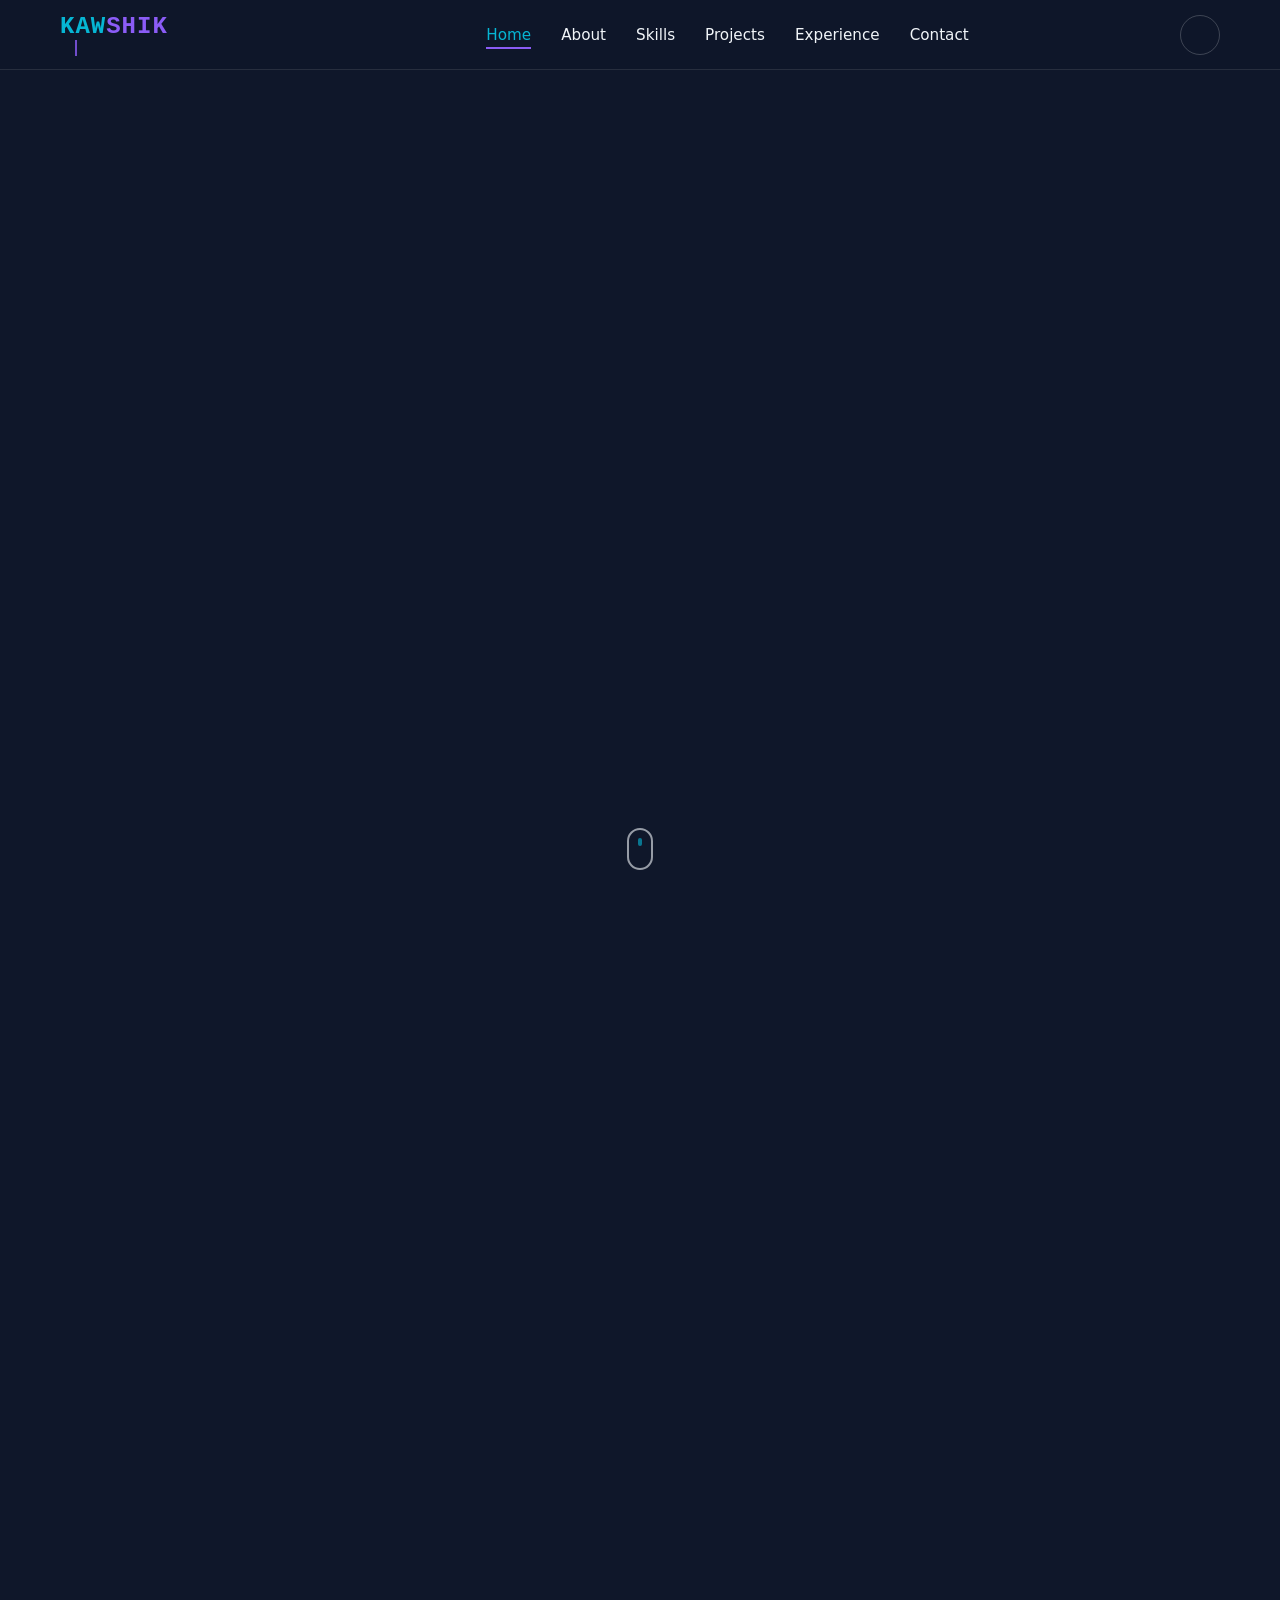
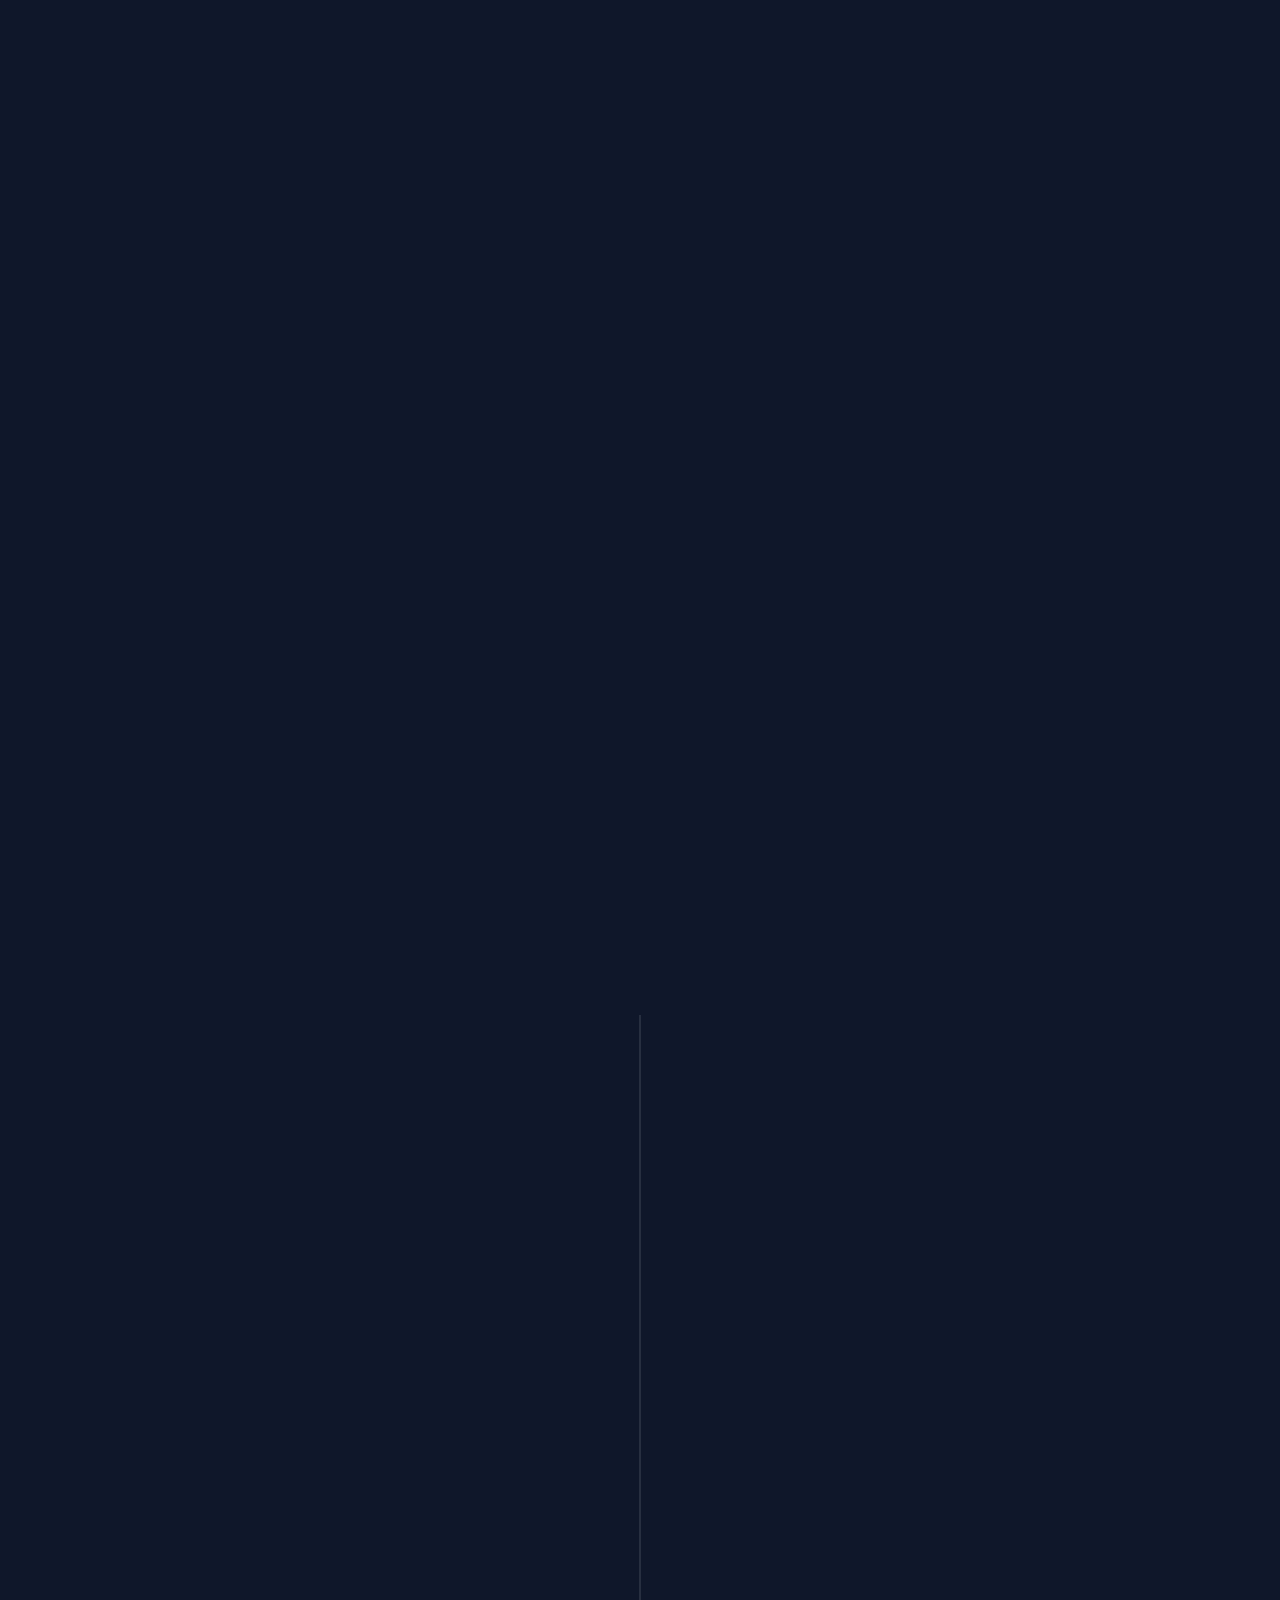
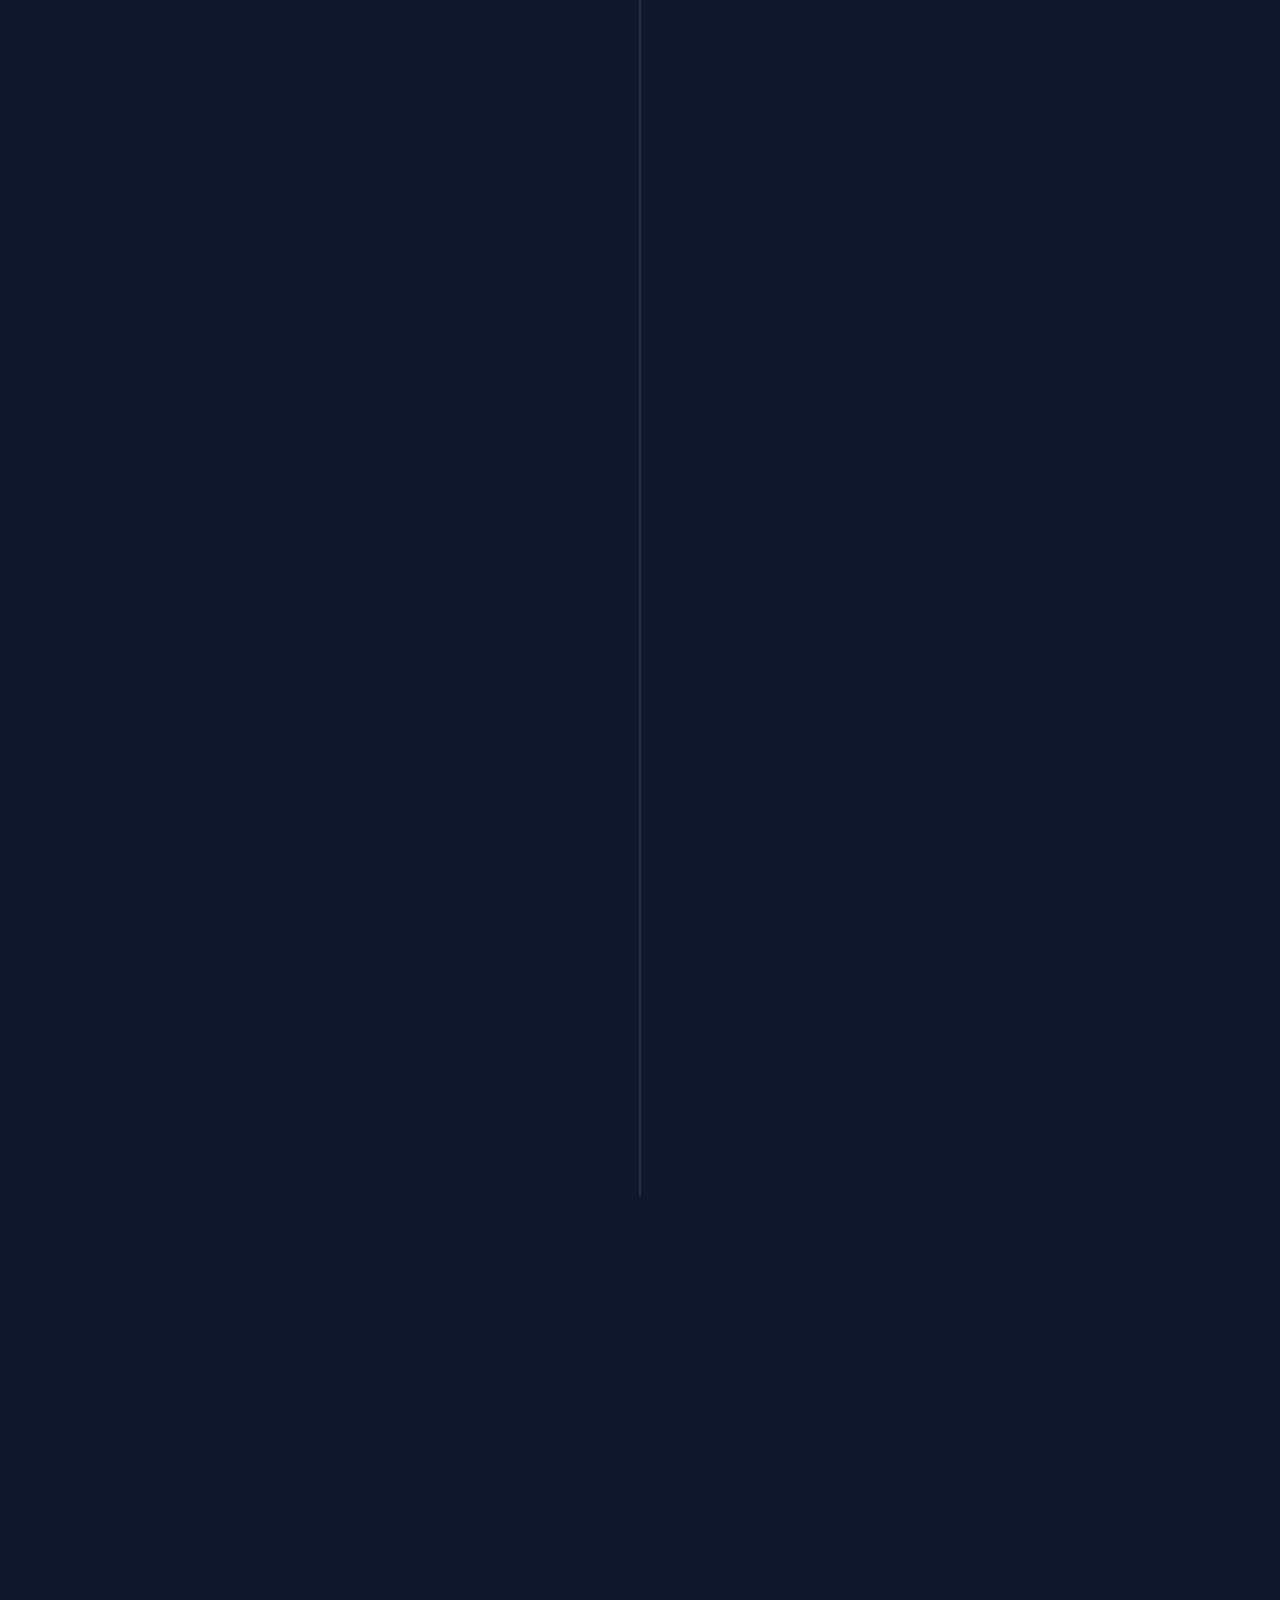
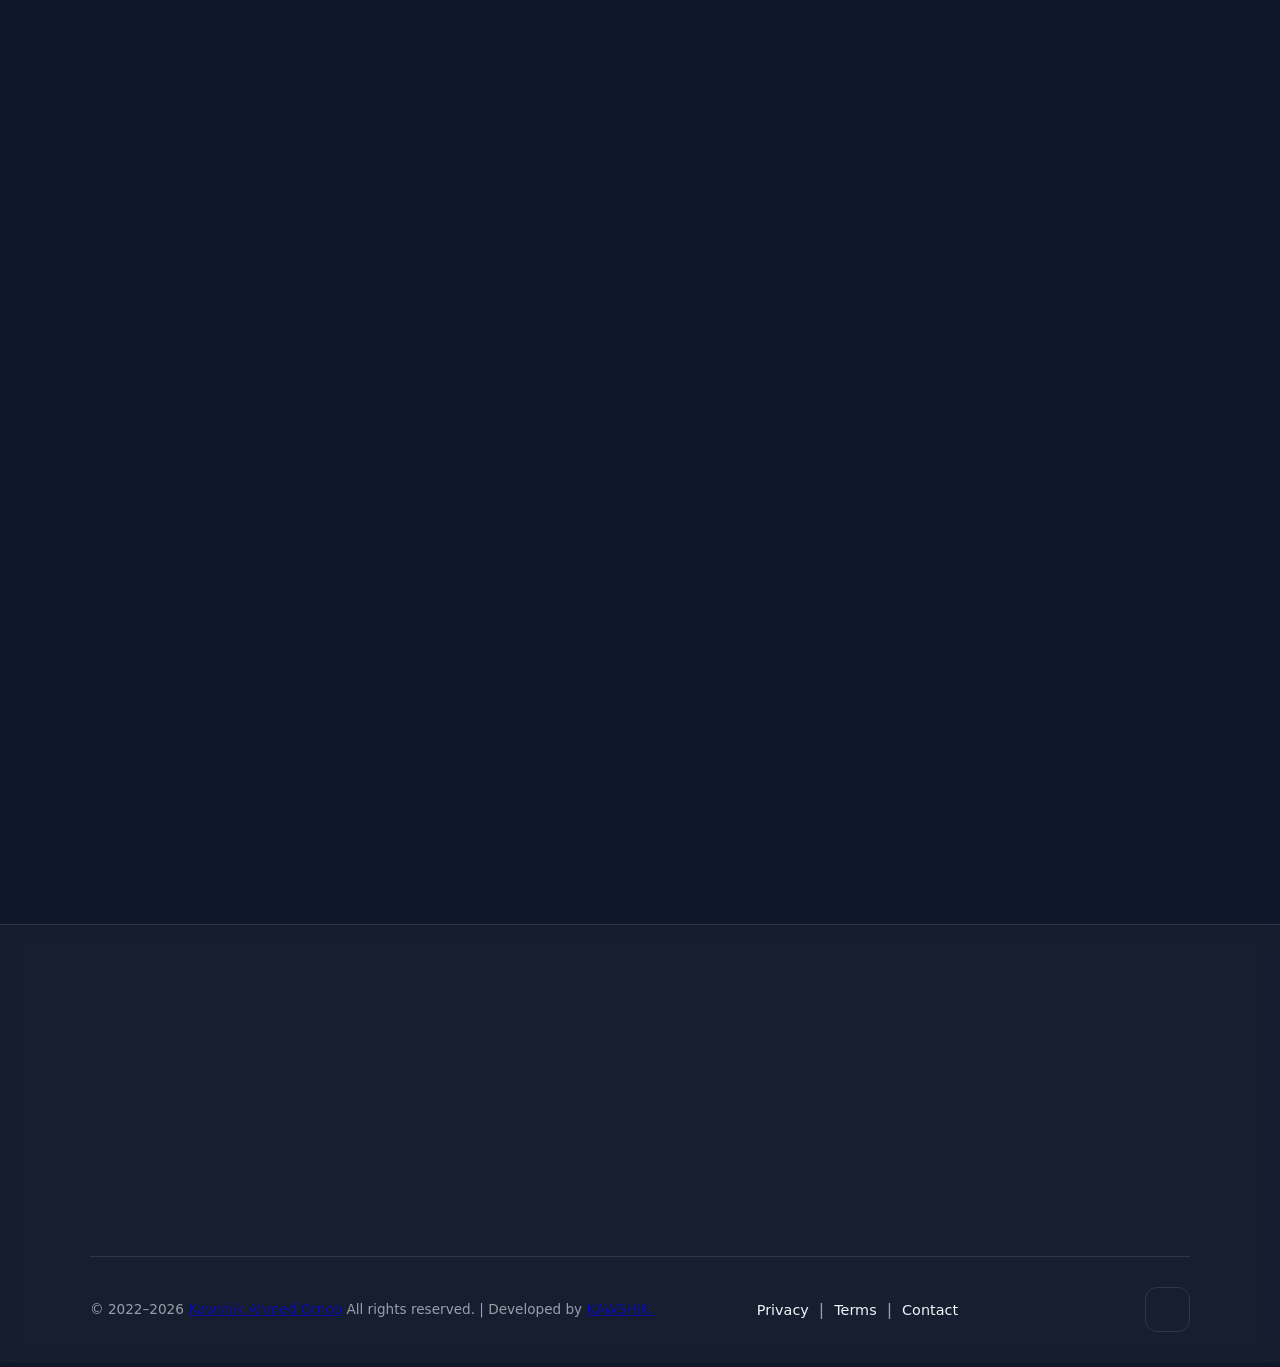
==== commit be595bb3: "Update index.html" ====
--- a/index.html
+++ b/index.html
@@ -4,11 +4,8 @@
     <meta charset="UTF-8" />
     <meta name="viewport" content="width=device-width, initial-scale=1.0" />
     <meta http-equiv="X-UA-Compatible" content="IE=edge" />
-    <script async src="https://pagead2.googlesyndication.com/pagead/js/adsbygoogle.js?client=ca-pub-1612991333459803" crossorigin="anonymous"></script>
 
     <title>Kawshik Ahmed Ornob | Cybersecurity Expert & Engineer</title>
-    <meta name="facebook-domain-verification" content="edrdcm2gd671yo2nsvi13jqq6q4d94" />
-    <meta property="fb:app_id" content="1593492865319543" />
     <meta
       name="title"
       content="Kawshik Ahmed Ornob | Cybersecurity Expert & Engineer"
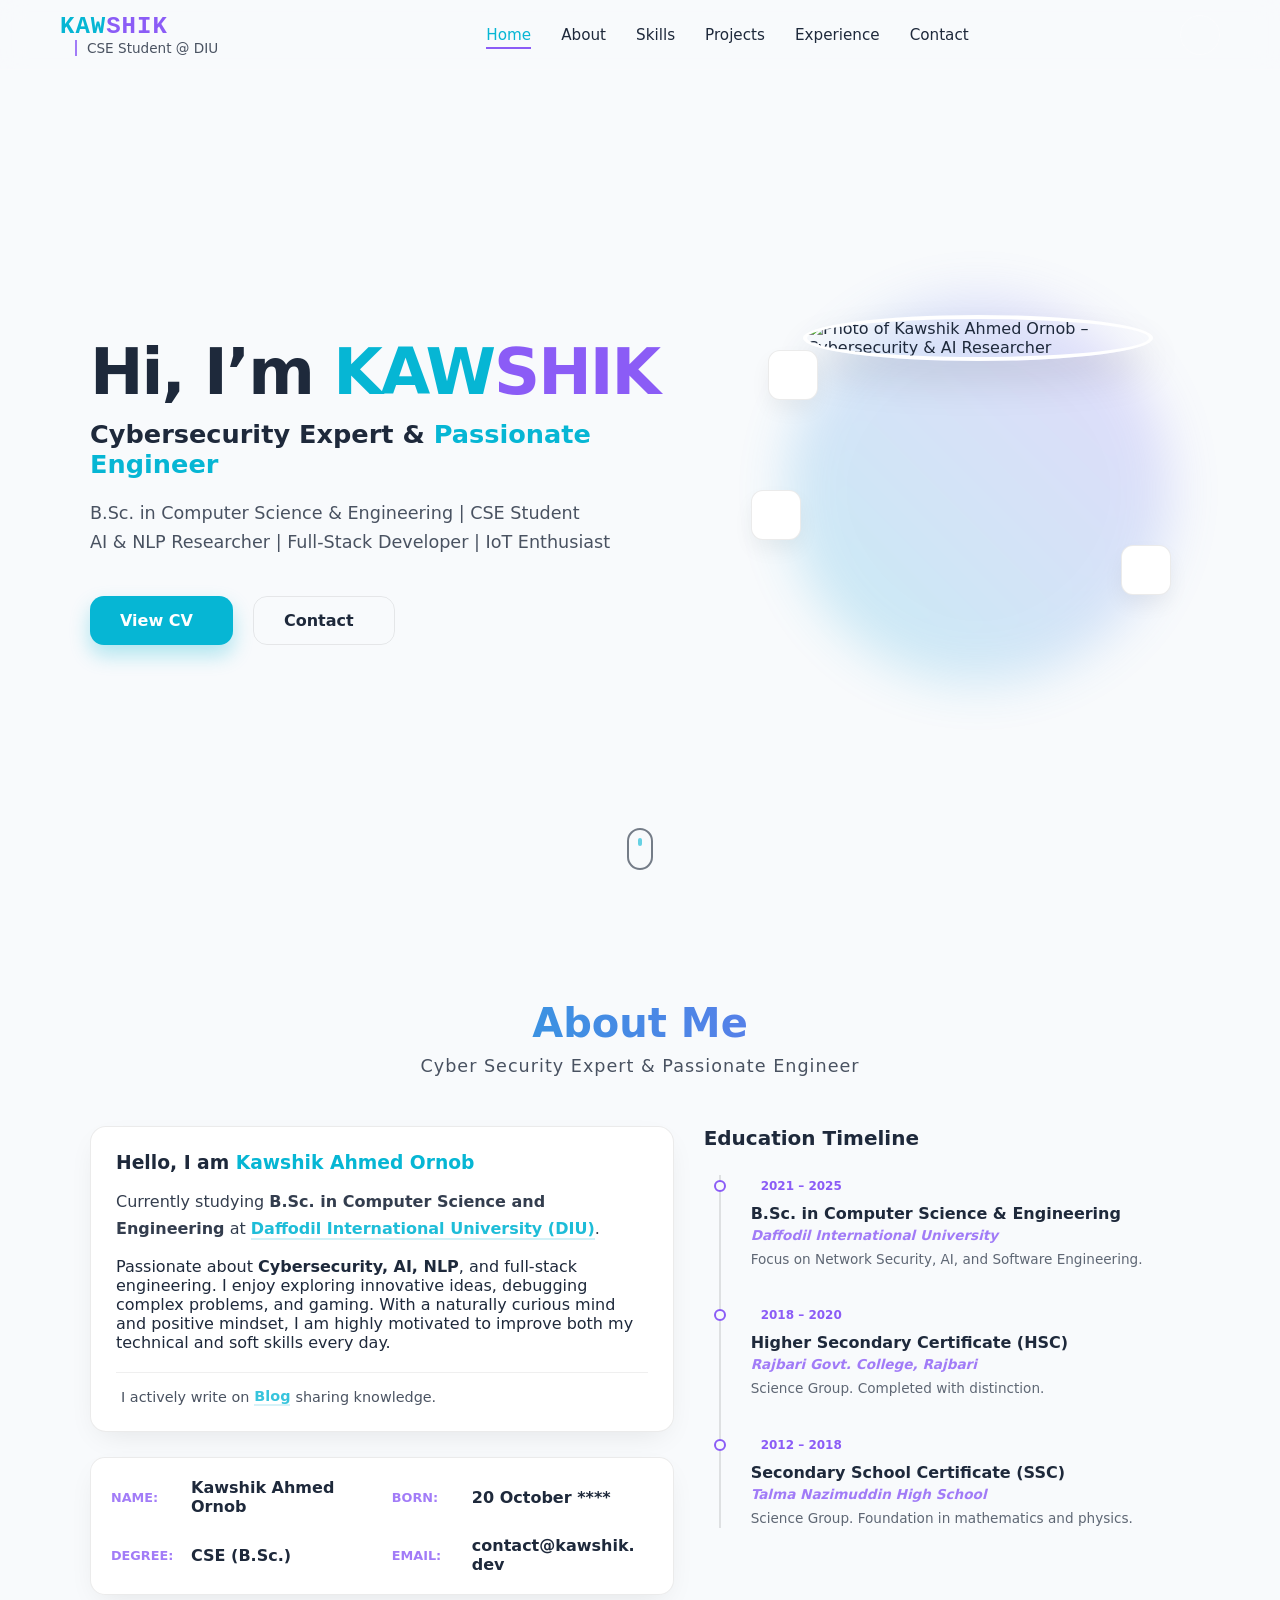
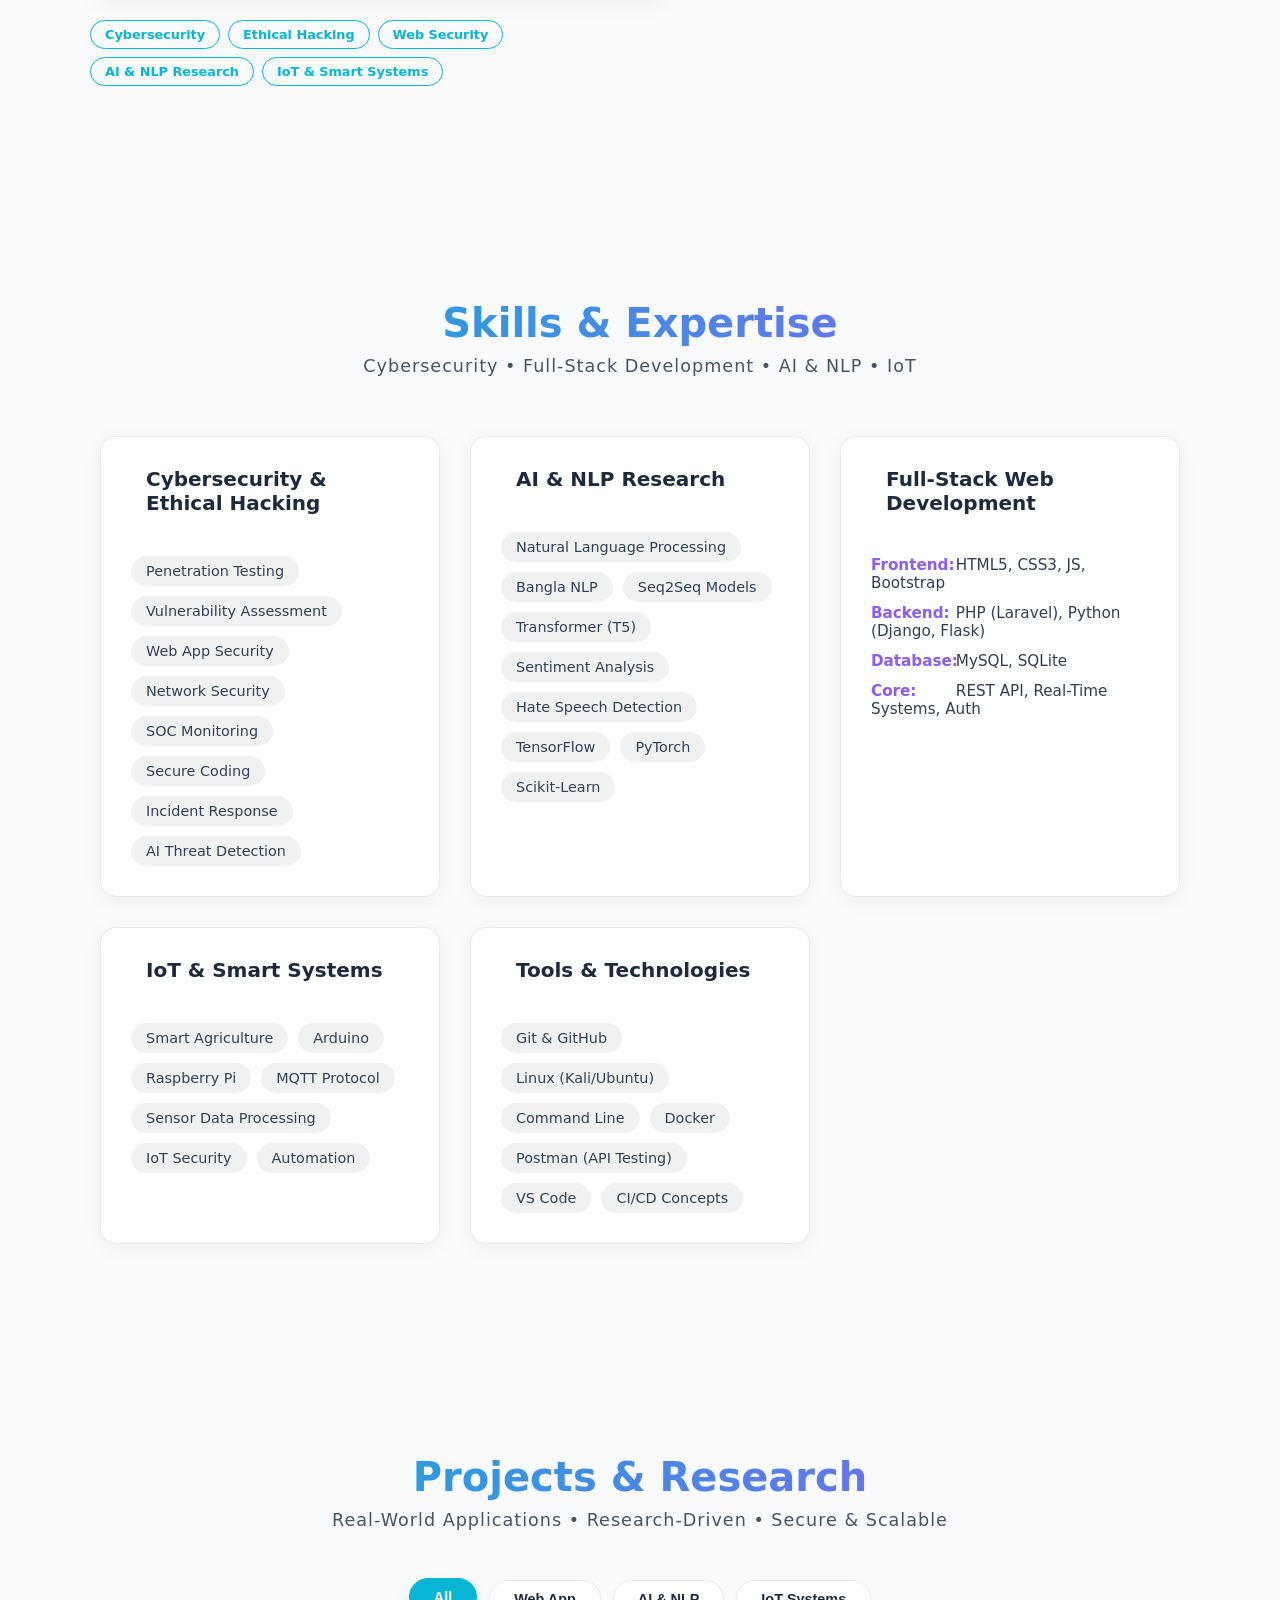
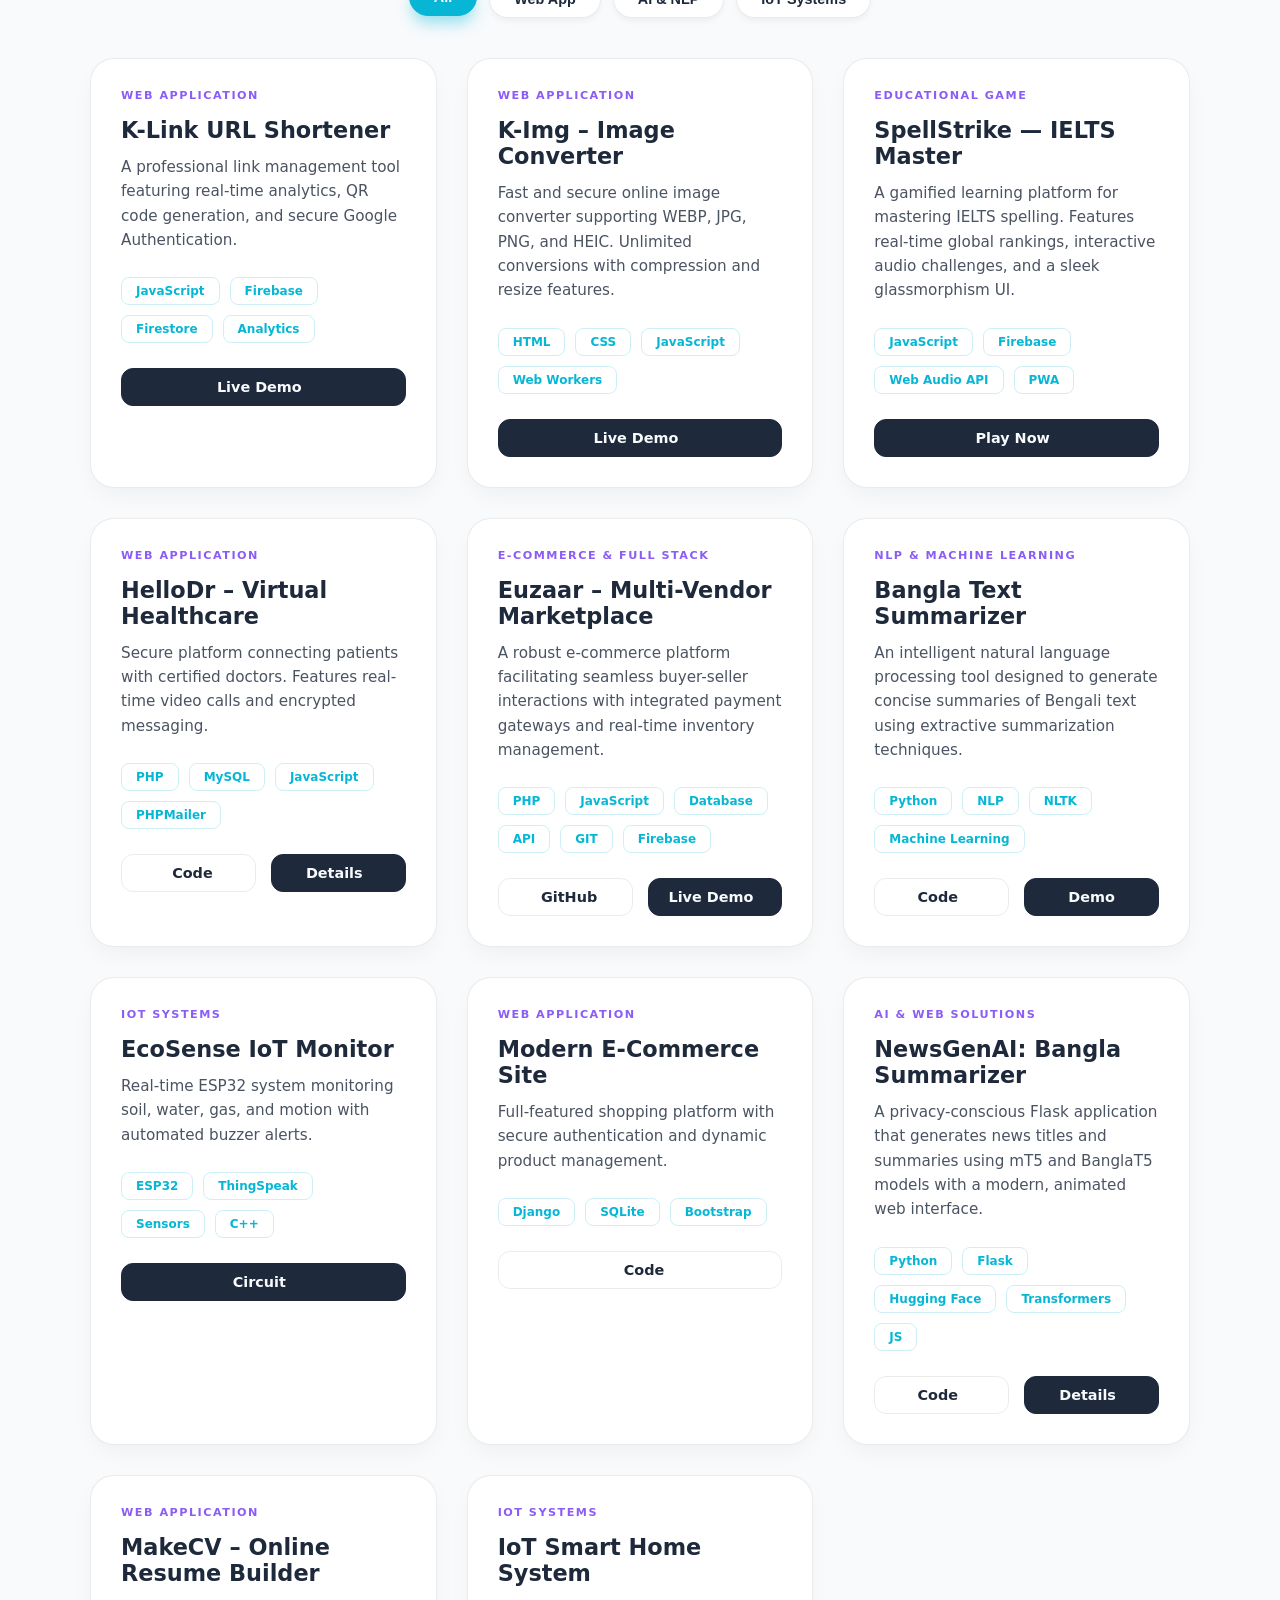
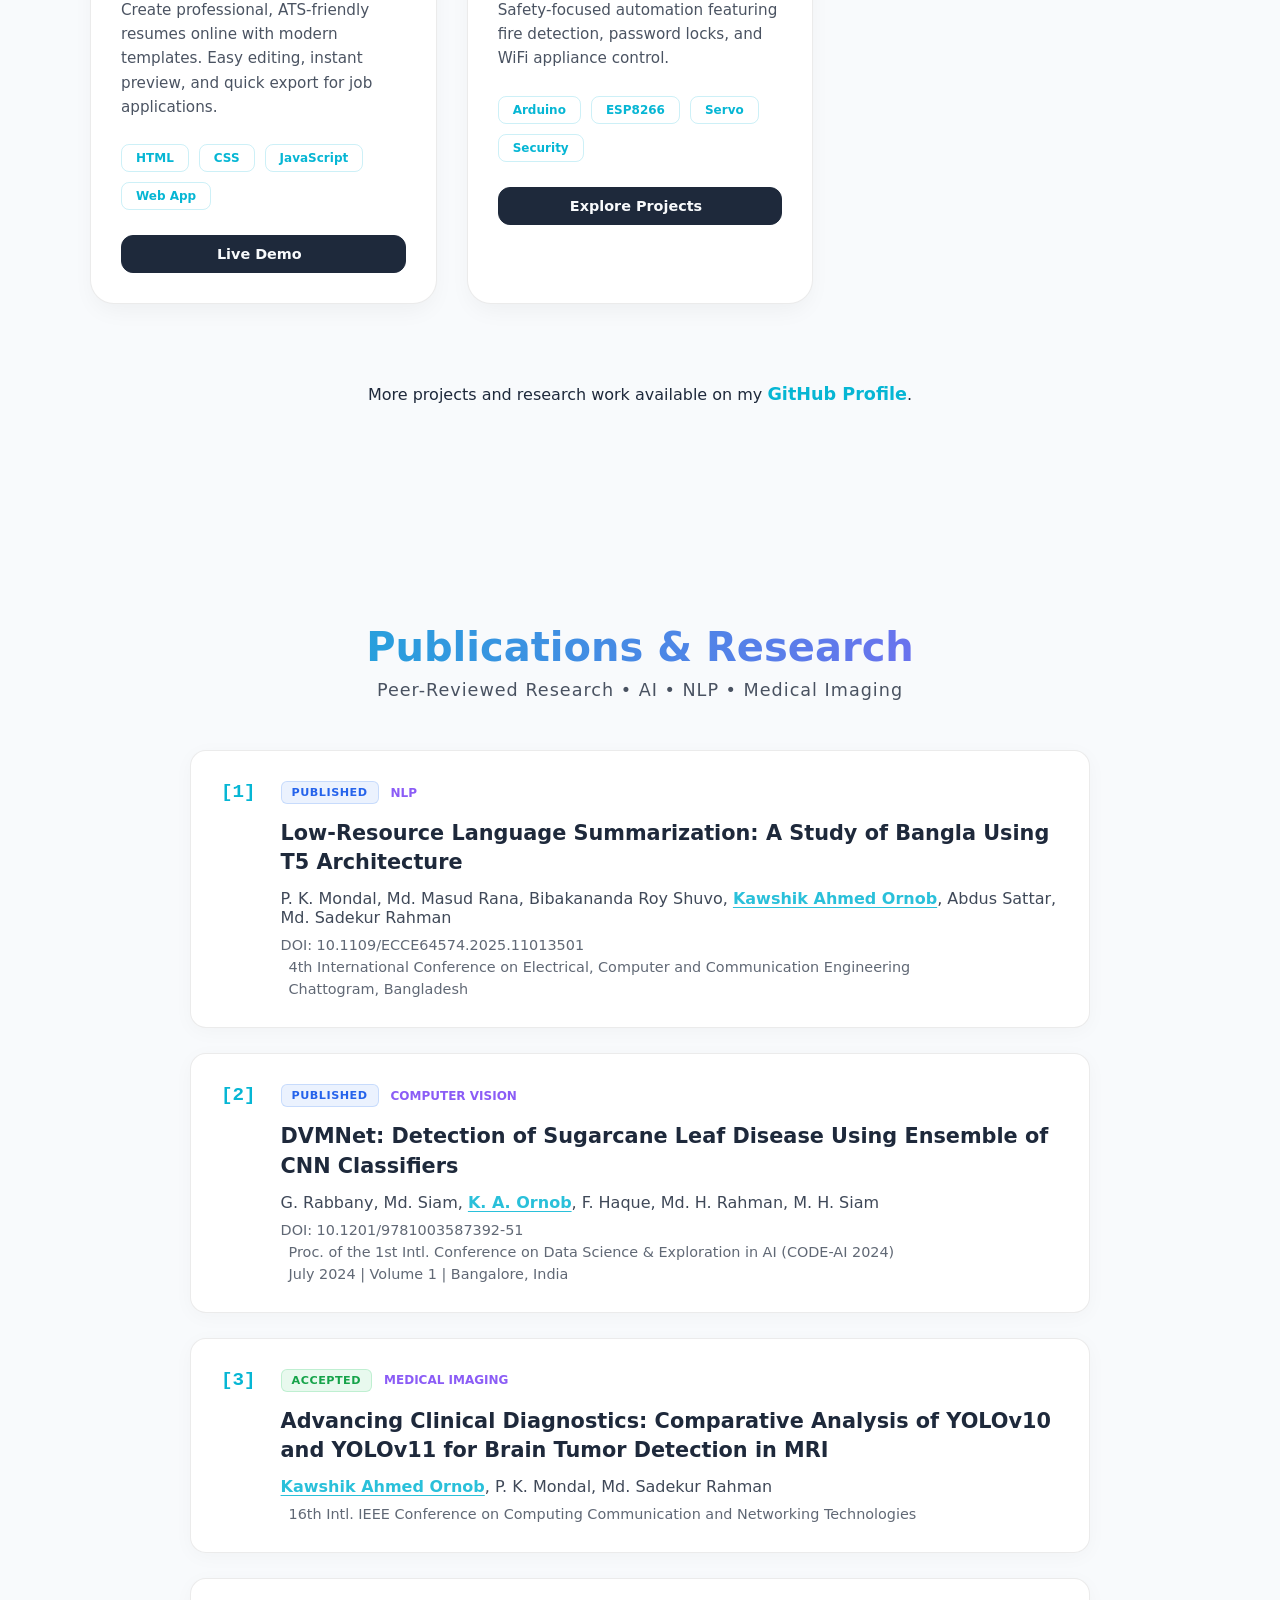
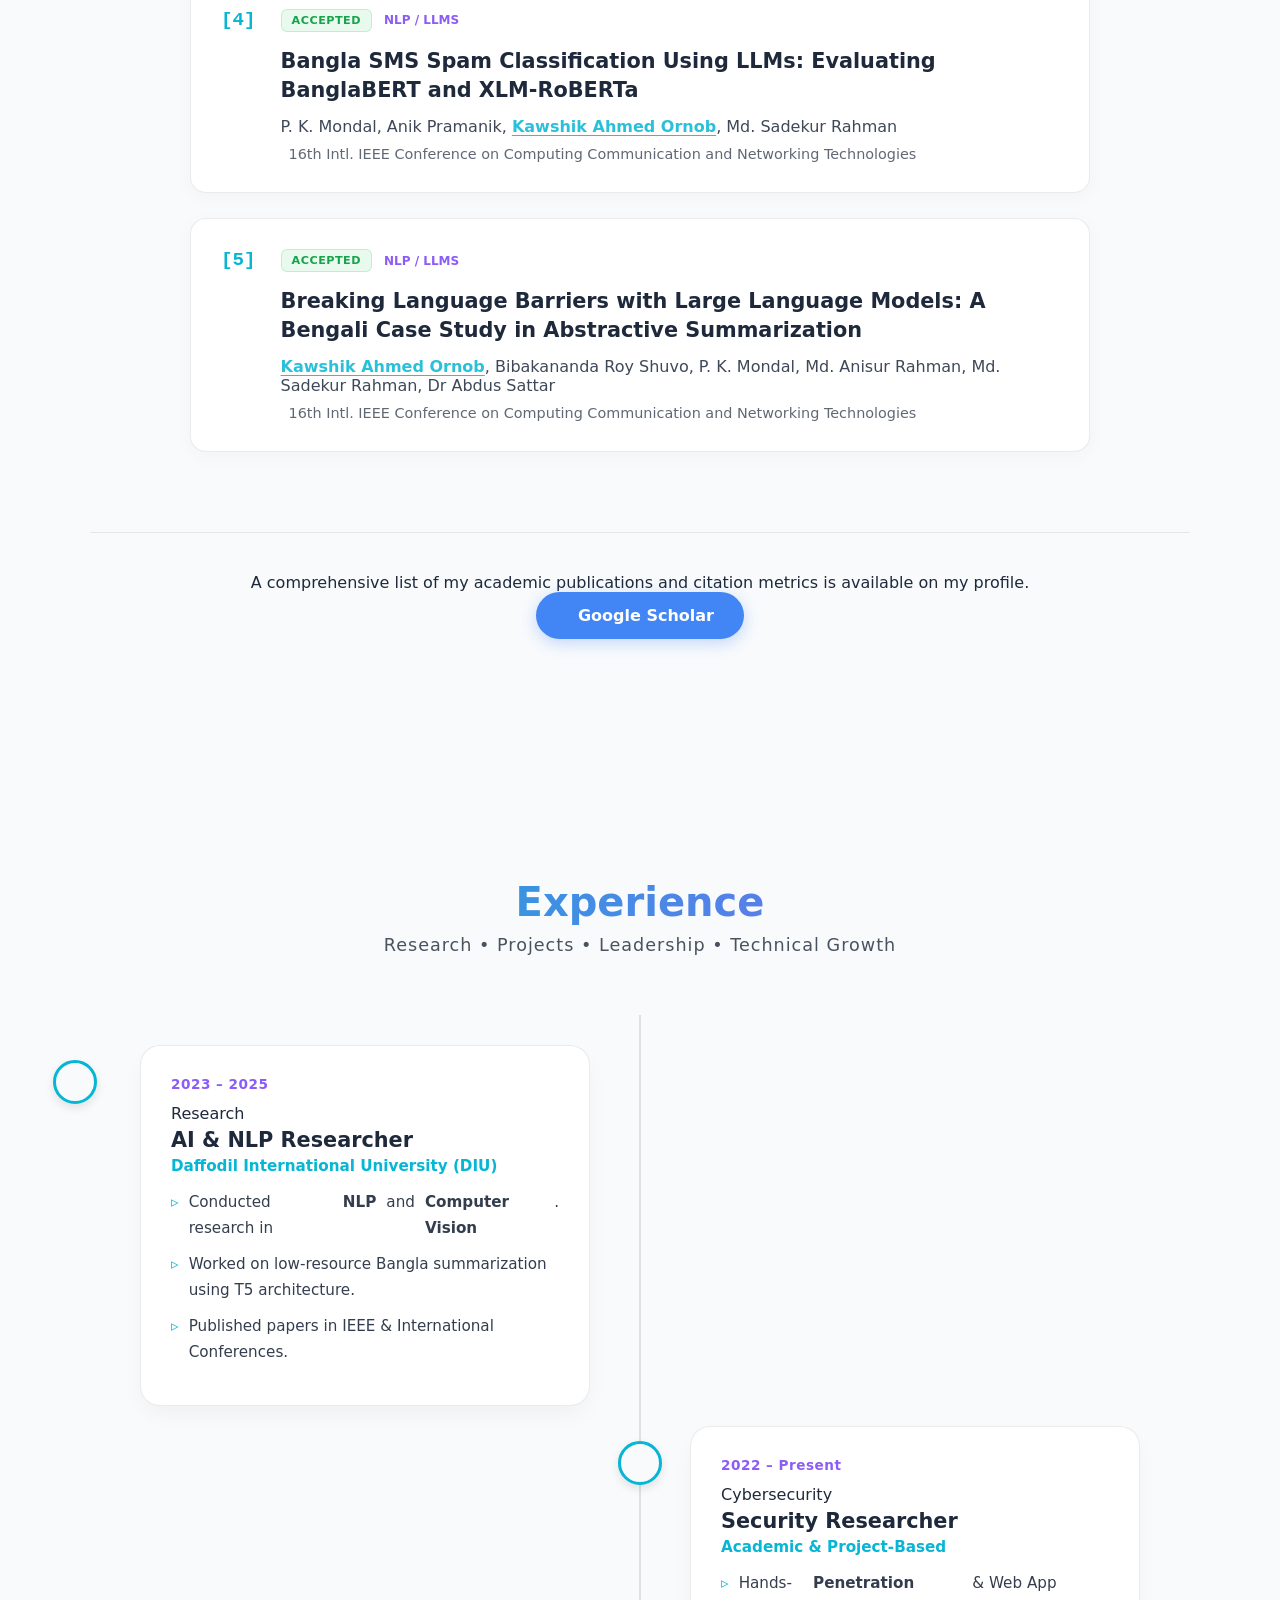
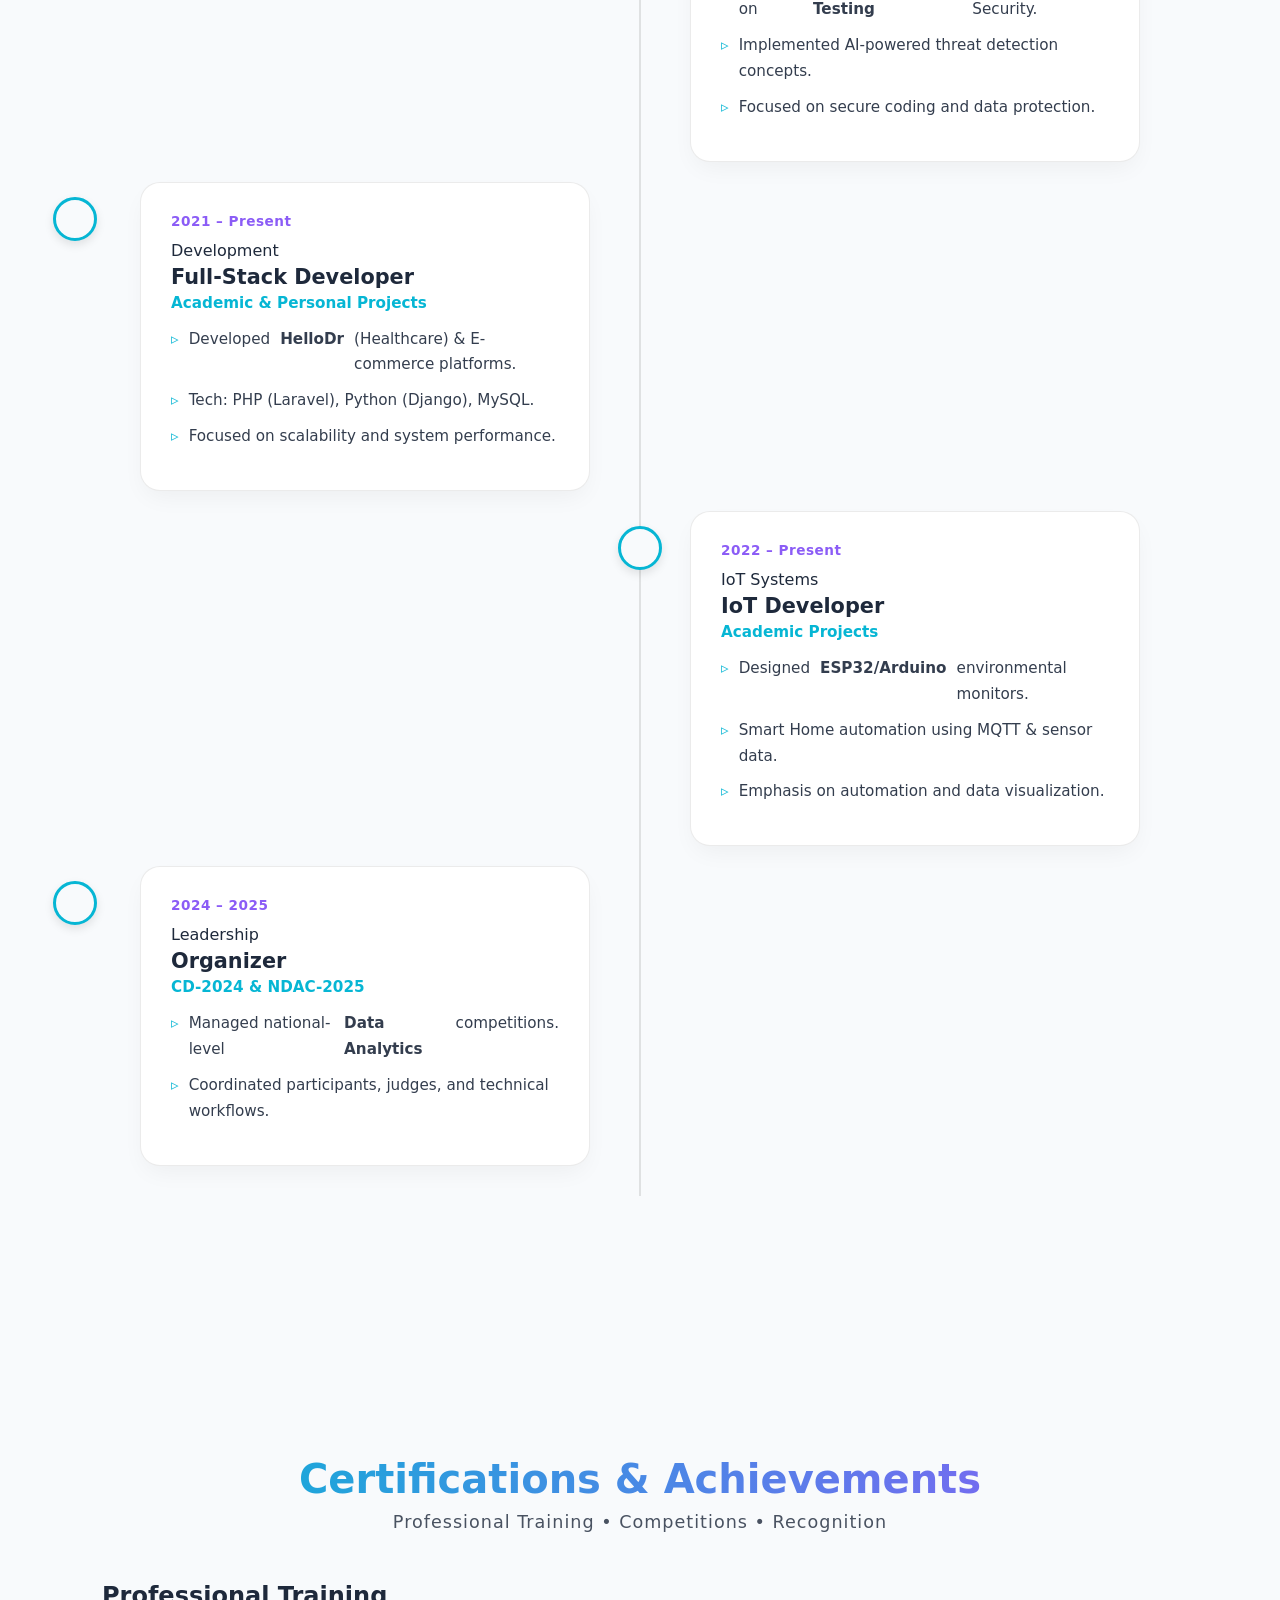
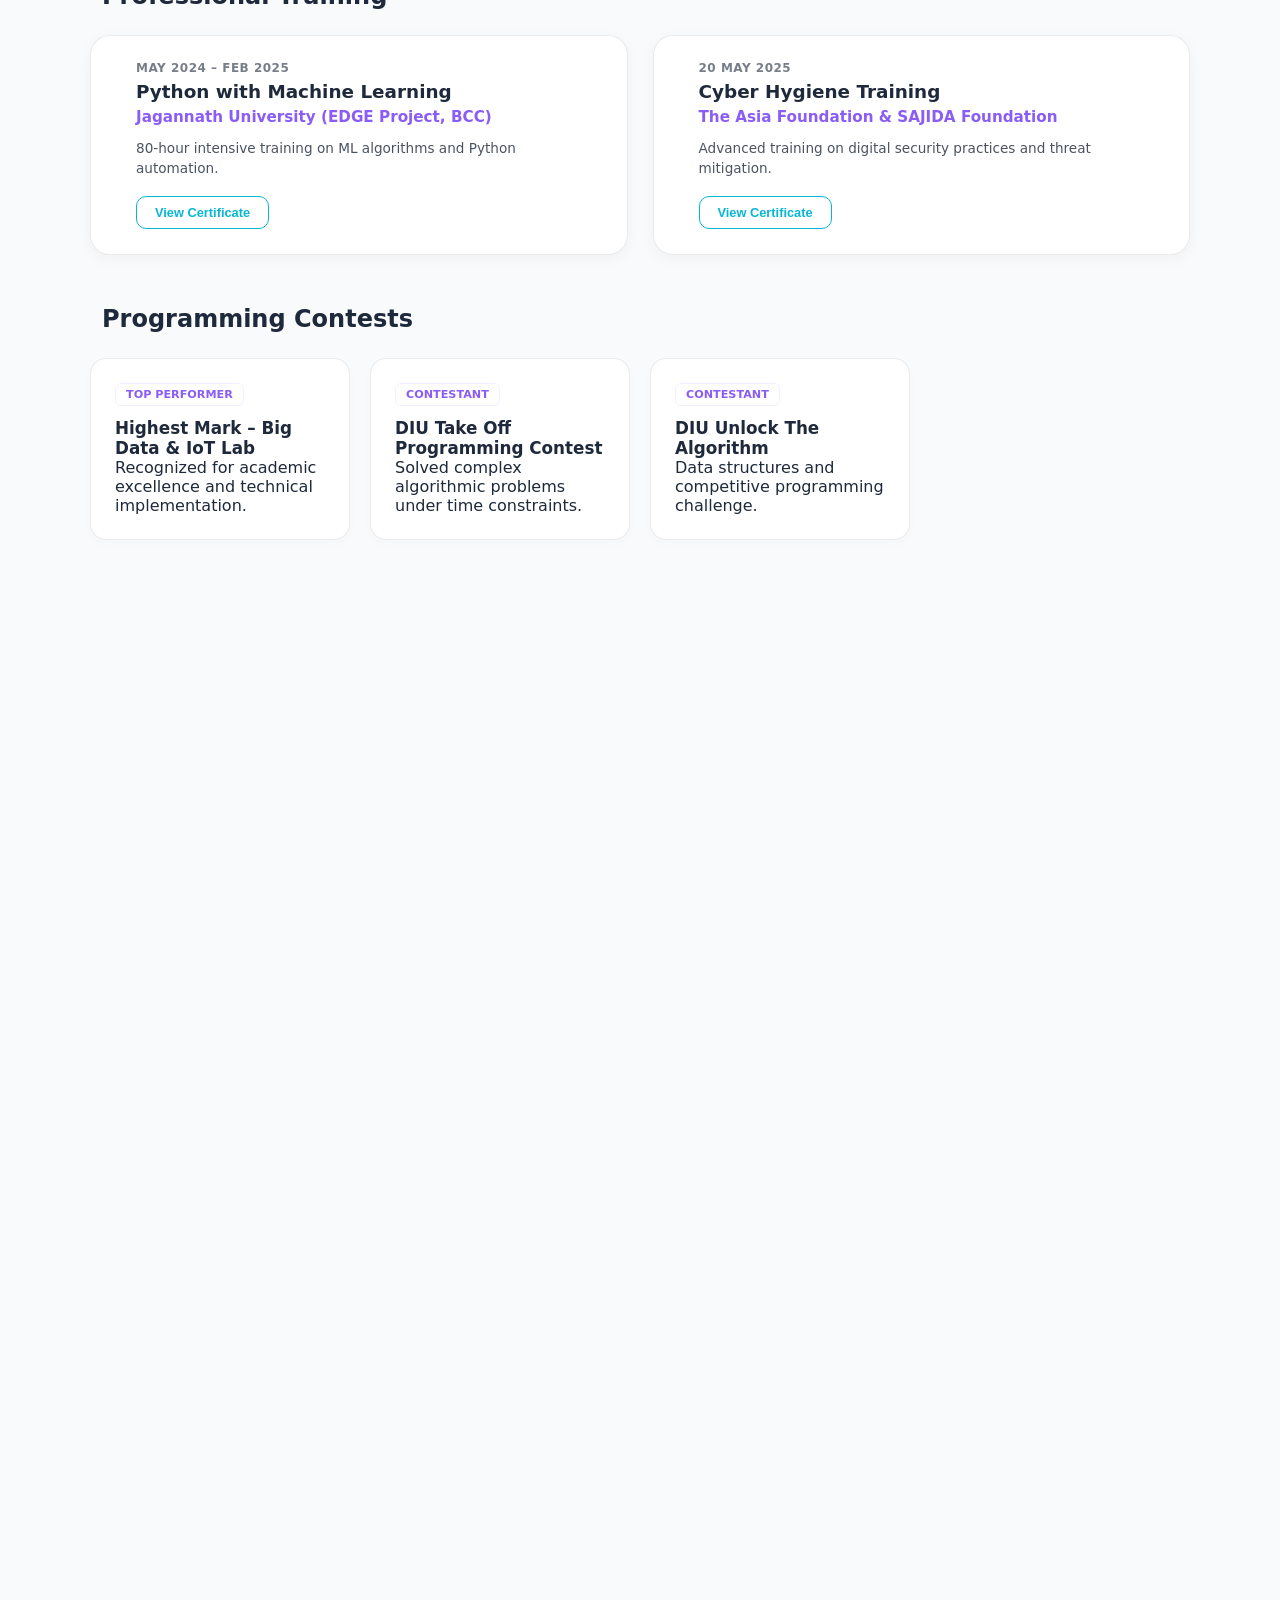
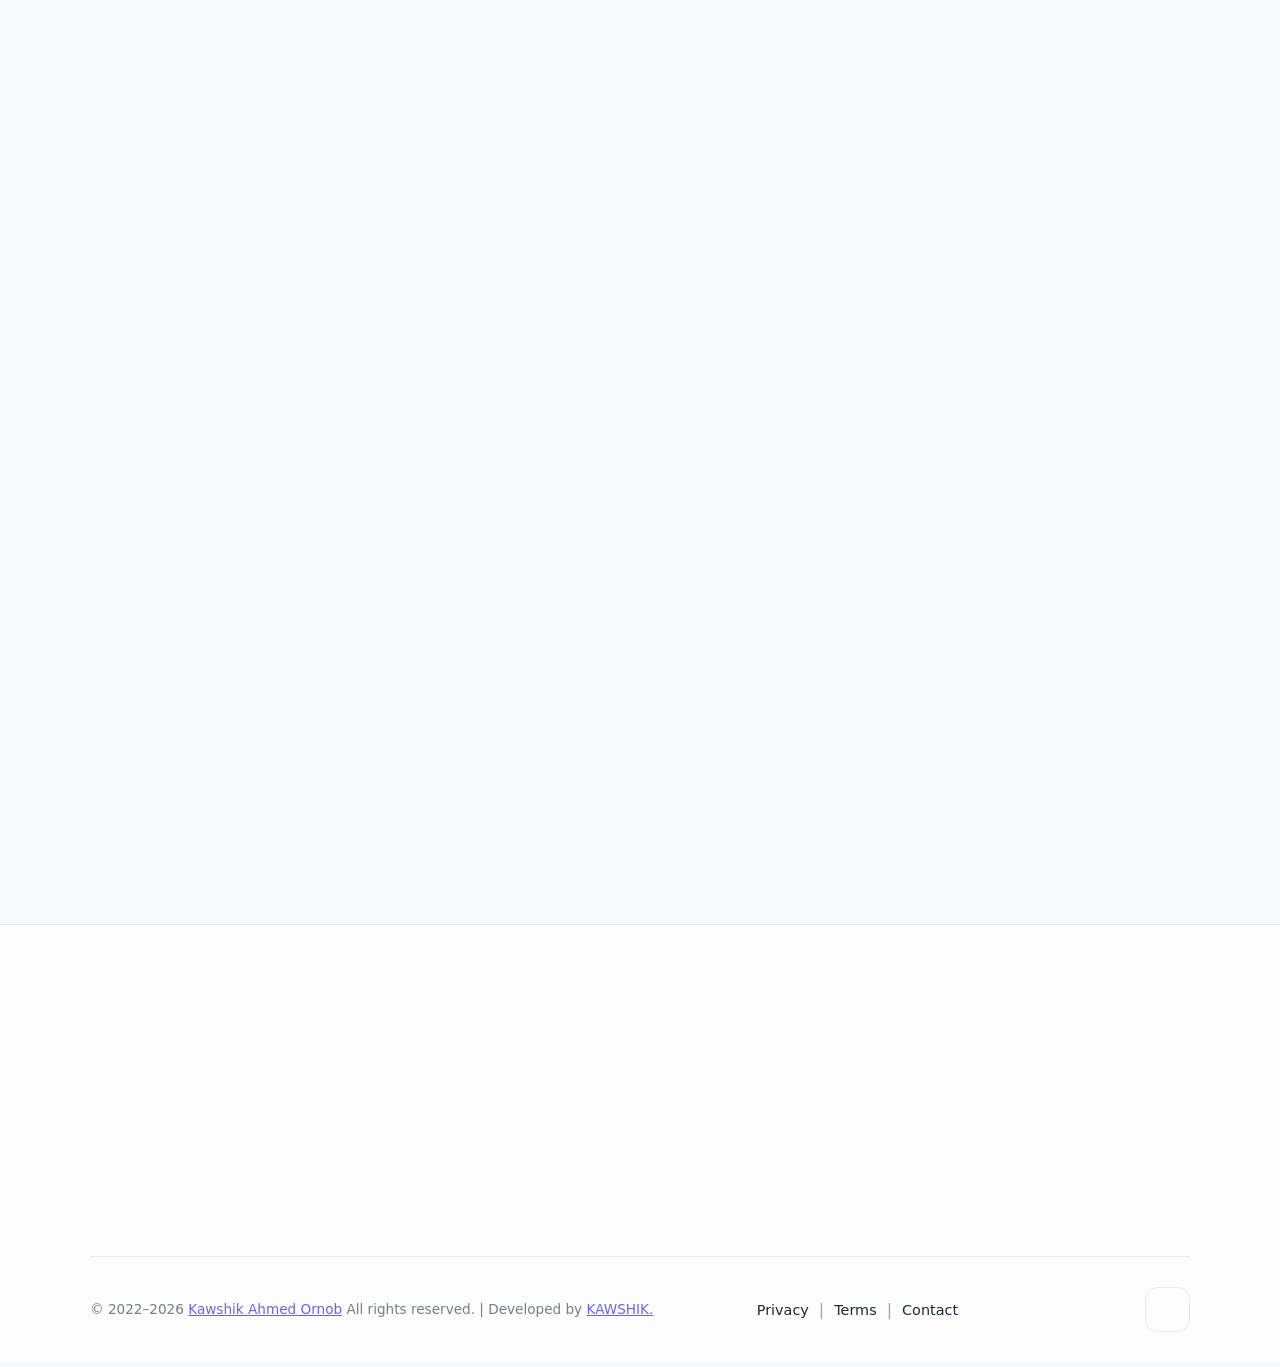
==== commit 8c2d0e61: "reload issue fix" ====
--- a/index.html
+++ b/index.html
@@ -84,7 +84,7 @@
 }
 </script>
   </head>
-  <body class="dark-mode">
+  <body class="light-mode">
     <header id="main-header">
       <div class="header-container">
         <div class="brand-container">
@@ -253,7 +253,7 @@
                   <span class="label">Email:</span>
                   <div class="email-wrapper" onclick="copyEmail(this)">
                     <span class="value" id="email-text"
-                      >yourornob@gmail.com</span
+                      >contact@kawshik.dev</span
                     >
                     <i
                       class="ri-file-copy-line copy-icon"
@@ -1224,7 +1224,7 @@
                   <div class="info-icon"><i class="ri-mail-send-line"></i></div>
                   <div class="info-text">
                     <span>Email Me</span>
-                    <p id="contact-email-val">yourornob@gmail.com</p>
+                    <p id="contact-email-val">contact@kawshik.dev</p>
                   </div>
                   <i class="ri-file-copy-line copy-btn" title="Copy Email"></i>
                   <span class="copy-toast">Copied!</span>
@@ -1276,7 +1276,7 @@
             </div>
 
             <div class="contact-form-container fade-up delay-100">
-  <form id="portfolio-contact-form" onsubmit="handleFormSubmission(event)">
+  <form id="portfolio-contact-form">
     <input type="text" name="_honeypot" style="display: none" />
     <input type="hidden" name="_captcha" value="false">
     <input type="hidden" name="_template" value="table">
@@ -1309,59 +1309,6 @@
     <div id="form-feedback" class="form-feedback"></div>
   </form>
 
-  <script>
-    async function handleFormSubmission(event) {
-      event.preventDefault(); // Stop page reload
-      
-      const form = event.target;
-      const btn = document.getElementById('form-submit-btn');
-      const feedback = document.getElementById('form-feedback');
-      const btnText = btn.querySelector('span');
-
-      // 1. Set Loading State
-      btn.disabled = true;
-      btnText.innerText = "Sending...";
-      feedback.style.display = "none";
-      feedback.className = "form-feedback";
-
-      // 2. Prepare Data
-      const formData = new FormData(form);
-      const now = new Date();
-      // Add a custom subject line
-      formData.append('_subject', `New Contact from ${formData.get('name')} [${now.toLocaleTimeString()}]`);
-
-      try {
-        // 3. SEND REQUEST
-        // We add Math.random() to the URL to prevent the browser from using "cached" old emails
-        const response = await fetch("https://formsubmit.co/ajax/yourornob@gmail.com?v=" + Math.random(), {
-          method: "POST",
-          body: formData,
-          headers: { 'Accept': 'application/json' }
-        });
-
-        if (response.ok) {
-          // Success Message
-          feedback.innerHTML = '<i class="ri-checkbox-circle-fill"></i> Message sent successfully!';
-          feedback.className = "form-feedback success";
-          feedback.style.display = "block";
-          form.reset();
-        } else {
-          // Server reported an error
-          throw new Error('Server response was not ok');
-        }
-      } catch (error) {
-        // Error Message
-        console.error("Submission Error:", error);
-        feedback.innerHTML = '<i class="ri-error-warning-fill"></i> Failed to send. Please check your internet.';
-        feedback.className = "form-feedback error";
-        feedback.style.display = "block";
-      } finally {
-        // 4. Reset Button
-        btn.disabled = false;
-        btnText.innerText = "Send Message";
-      }
-    }
-  </script>
 </div>
 
             
@@ -1412,7 +1359,7 @@
             <h4 class="footer-heading">Connect</h4>
             <div class="footer-contact-item" onclick="copyFooterEmail()">
               <i class="ri-mail-line"></i>
-              <span id="footer-email">yourornob@gmail.com</span>
+              <span id="footer-email">contact@kawshik.dev</span>
               <span class="footer-copy-toast">Copied!</span>
             </div>
 
@@ -1431,7 +1378,7 @@
           <p class="copyright">
             &copy; 2022–2026
             <a href="https://kawshik.dev" target="_blank" rel="noopener noreferrer">Kawshik Ahmed Ornob</a>
-            All rights reserved. | Developed by <a href="https://kawshik.dev" id="dev-link" target="_blank" rel="noopener noreferrer">KAWSHIK.</a>
+            All rights reserved. | <!-- don't edit this --> Developed by <a id="dev-link" href="https://kawshik.aio.bd" target="_blank" rel="noopener noreferrer">KAWSHIK.</a>
             <ul class="footer-legal-links">
                 <li><a href="/privacy-policy.html">Privacy</a></li>
                 <li><a href="/terms-conditions.html">Terms</a></li>
@@ -1450,7 +1397,7 @@
       </div>
     </footer>
     </main>
-    <script src="js/styles.js"></script>
-    <script src="https://kawshik.dev/web-core-v3/app.min.js"></script>
+    <script src="js/contact.js" defer></script>
+    <script src="js/styles.js" defer></script>
   </body>
 </html>
